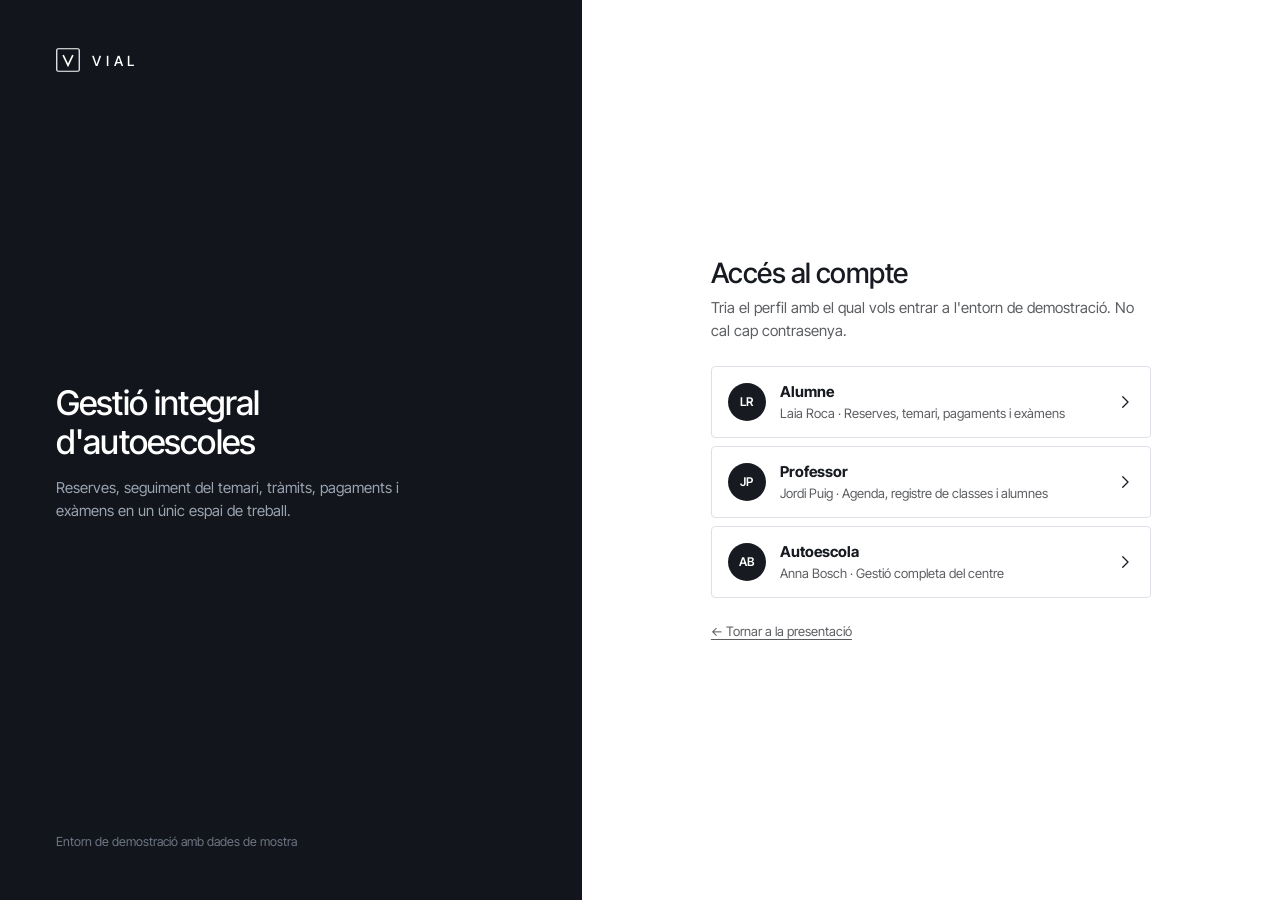
==== app.html @ 0f10eefb "Landing page, pantalla d'accés i entorn de treball tipus programa" ====
<!doctype html>
<html lang="ca">
<head>
<meta charset="utf-8">
<meta name="viewport" content="width=device-width,initial-scale=1">
<title>Vial · Gestió d'autoescoles</title>
<meta name="theme-color" content="#171a20">
<link rel="manifest" href="manifest.webmanifest">
<meta name="apple-mobile-web-app-capable" content="yes">
<meta name="apple-mobile-web-app-title" content="Vial">
<link rel="apple-touch-icon" href="icon.svg">
<link rel="icon" href="data:image/svg+xml,%3Csvg xmlns='http://www.w3.org/2000/svg' viewBox='0 0 32 32'%3E%3Cpath fill='%2312202f' fill-rule='evenodd' d='M0 0H32V32H0Z M8 8H12.4L16 17L19.6 8H24L18 24H14Z'/%3E%3C/svg%3E">
<link rel="preconnect" href="https://fonts.googleapis.com">
<link rel="preconnect" href="https://fonts.gstatic.com" crossorigin>
<link href="https://fonts.googleapis.com/css2?family=Inter+Tight:wght@400;500;600&display=swap" rel="stylesheet">
<link rel="stylesheet" href="styles.css">
<link rel="stylesheet" href="shell.css">
</head>
<body>
<div id="app"></div>
<div id="modal-root"></div>
<div id="toast" role="status" aria-live="polite"></div>
<script src="app.js"></script>
</body>
</html>
---- styles.css ----
/* Vial — estil sobri: blanc, negre i un únic color d'accent. Sense ombres, degradats ni ornament. */
:root{
  --bg:#fff;--surface:#f4f4f4;--ink:#171a20;--ink-2:#393c41;--text:#171a20;--muted:#5c5e62;
  --border:#e4e4e4;--line:#d0d1d2;
  --accent:#3e6ae1;--accent-d:#2f55c0;--accent-soft:#eef2fd;--accent-l:#a8bcf1;--brand:#171a20;
  --ok:#1f7a3f;--ok-soft:#e6f3ea;--warn:#8a5a00;--warn-soft:#fbf3e0;--bad:#b3261e;--bad-soft:#fbe9e7;--info:#3e6ae1;--info-soft:#eef2fd;
  --r:4px;--s1:4px;--s2:8px;--s3:12px;--s4:16px;--s5:24px;--s6:32px;--s7:48px;
  --head:'Inter Tight','Inter',system-ui,sans-serif;--body:'Inter Tight','Inter',system-ui,sans-serif;
}
*{box-sizing:border-box}
html,body{margin:0}
body{font-family:var(--body);font-size:15px;line-height:1.5;color:var(--text);background:var(--bg);-webkit-font-smoothing:antialiased}
h1,h2,h3{font-family:var(--head);margin:0;color:var(--ink);line-height:1.15}
h1{font-size:40px;font-weight:500;letter-spacing:-.025em}
h2{font-size:19px;font-weight:600;letter-spacing:-.01em}
h3{font-size:15px;font-weight:600}
p{margin:0}
button{font:inherit;color:inherit;cursor:pointer}
a{color:var(--ink);text-decoration:underline;text-underline-offset:3px}
:focus-visible{outline:2px solid var(--ink);outline-offset:2px}

/* barra de demostració i capçalera */
.demo{background:var(--surface);display:flex;align-items:center;gap:var(--s4);padding:6px var(--s5);font-size:12px;color:var(--muted);flex-wrap:wrap}
.demo>span{margin-right:auto;letter-spacing:.02em}
.hd{position:sticky;top:0;z-index:30;background:#fff;display:flex;align-items:center;gap:var(--s5);padding:0 var(--s5);height:64px;border-bottom:1px solid var(--border)}
.logo{display:flex;align-items:center;gap:10px;text-decoration:none;color:var(--ink);font-weight:600;letter-spacing:.22em;font-size:15px;flex:none}
.brand-mark{width:26px;height:26px;display:block}
.tabs{display:flex;gap:2px;overflow-x:auto;flex:1;justify-content:center;scrollbar-width:none}
.tabs::-webkit-scrollbar{display:none}
.tabs button{position:relative;border:0;background:none;padding:8px 12px;font-weight:500;font-size:14px;color:var(--ink-2);border-radius:var(--r);white-space:nowrap;display:flex;gap:6px;align-items:center}
.tabs button:hover{background:var(--surface)}
.tabs button.on{color:var(--ink);font-weight:600}
.tabs button.on::after{content:'';position:absolute;left:12px;right:12px;bottom:-12px;height:2px;background:var(--ink)}
.badge{font-style:normal;background:var(--ink);color:#fff;font-size:11px;font-weight:600;border-radius:9px;padding:0 6px;line-height:17px}
.who{display:flex;align-items:center;gap:var(--s3);flex:none}
.avatar{width:34px;height:34px;border-radius:50%;background:var(--ink);color:#fff;display:grid;place-items:center;font-weight:600;font-size:12px;flex:none}
.bell{position:relative;width:38px;height:38px;border:0;background:none;border-radius:50%;display:grid;place-items:center;color:var(--ink)}
.bell:hover{background:var(--surface)}
.bell i{position:absolute;top:2px;right:2px;background:var(--accent);color:#fff;font-style:normal;font-size:10.5px;font-weight:600;min-width:17px;height:17px;border-radius:9px;display:grid;place-items:center;padding:0 4px}
.main{max-width:1200px;margin:0 auto;padding:var(--s6) var(--s5) 120px;min-width:0}
.ft{display:flex;justify-content:space-between;gap:var(--s4);flex-wrap:wrap;max-width:1200px;margin:0 auto;padding:var(--s5);font-size:12.5px;color:var(--muted);border-top:1px solid var(--border)}
.ft a{color:var(--muted)}
.page-h{margin-bottom:var(--s6)}
.page-h p{color:var(--muted);margin-top:8px;font-size:16px}

.seg{display:inline-flex;background:#e8e8e8;border-radius:var(--r);padding:2px}
.seg button{border:0;background:none;padding:4px 12px;border-radius:3px;font-weight:500;font-size:12.5px;color:var(--muted)}
.seg button.on{background:#fff;color:var(--ink)}

/* components */
.card{background:var(--surface);border-radius:var(--r);padding:var(--s5)}
.card.flush{padding:0;overflow:hidden}
.card-h{display:flex;align-items:center;justify-content:space-between;gap:var(--s3);margin-bottom:var(--s4);flex-wrap:wrap}
.grid{display:grid;gap:var(--s4)}
.grid>*{min-width:0}
.g4{grid-template-columns:repeat(4,1fr)}.g3{grid-template-columns:repeat(3,1fr)}.g2{grid-template-columns:repeat(2,1fr)}
.g-7-5{grid-template-columns:7fr 5fr}
.kpi{padding:var(--s5)}
.kpi .l{color:var(--muted);font-size:13px}
.kpi .v{font-family:var(--head);font-size:40px;font-weight:400;color:var(--ink);letter-spacing:-.03em;line-height:1.1;margin-top:6px}
.kpi .s{font-size:13px;color:var(--muted);margin-top:2px}
.btn{display:inline-flex;align-items:center;justify-content:center;gap:8px;border:0;background:#e8e8e8;padding:9px 18px;border-radius:var(--r);font-weight:500;min-height:40px;transition:background .15s;text-decoration:none;color:var(--ink)}
.btn:hover{background:#dcdcdc}
.btn.pri{background:var(--accent);color:#fff}.btn.pri:hover{background:var(--accent-d)}
.btn.bad{color:var(--bad);background:var(--bad-soft)}.btn.bad:hover{background:#f6d9d5}
.btn.sm{padding:5px 12px;min-height:32px;font-size:13px}
.btn:disabled{opacity:.45;cursor:not-allowed}
.card .btn:not(.pri):not(.bad){background:#fff}.card .btn:not(.pri):not(.bad):hover{background:#ececec}
.pill{display:inline-flex;align-items:center;gap:6px;font-size:12px;font-weight:500;padding:2px 8px;border-radius:3px;white-space:nowrap}
.pill.ok{background:var(--ok-soft);color:var(--ok)}.pill.warn{background:var(--warn-soft);color:var(--warn)}
.pill.bad{background:var(--bad-soft);color:var(--bad)}.pill.info{background:#e6ebfa;color:var(--accent-d)}.pill.mute{background:#e8e8e8;color:var(--muted)}
.bar{height:3px;background:#dedede;border-radius:2px;overflow:hidden}.bar i{display:block;height:100%;background:var(--ink);transition:width .3s}
table{width:100%;border-collapse:collapse}
th{text-align:left;font-size:12px;color:var(--muted);font-weight:500;padding:10px var(--s4);border-bottom:1px solid var(--line)}
td{padding:14px var(--s4);border-bottom:1px solid var(--border);vertical-align:middle}
.card.flush td,.card.flush th{background:#fff}
tr:last-child td{border-bottom:0}
tbody tr.click{cursor:pointer}tbody tr.click:hover td{background:#fafafa}
.right{text-align:right}.muted{color:var(--muted)}.sm{font-size:13px}.row{display:flex;align-items:center;gap:var(--s3)}.between{justify-content:space-between}.wrap{flex-wrap:wrap}
.bad-t{color:var(--bad)}
.list{display:flex;flex-direction:column}
.item{display:flex;align-items:center;gap:var(--s3);padding:14px 0;border-bottom:1px solid var(--border)}
.card .item{border-bottom-color:#e2e2e2}
.item:last-child{border-bottom:0}.item .grow{flex:1;min-width:0}
.item b{font-weight:600;color:var(--ink)}
.grow{flex:1;min-width:0}
.ico{width:18px;height:18px;stroke:currentColor;fill:none;stroke-width:1.7;stroke-linecap:round;stroke-linejoin:round;flex:none}
.empty{padding:var(--s6);text-align:center;color:var(--muted)}
input,select,textarea{font:inherit;width:100%;padding:9px 12px;border:1px solid var(--line);border-radius:var(--r);background:#fff;color:var(--text);min-height:40px}
input:focus,select:focus,textarea:focus{outline:2px solid var(--ink);outline-offset:-1px;border-color:var(--ink)}
input[type=checkbox]{width:auto;min-height:0}
label{display:block;font-size:13px;font-weight:500;margin-bottom:4px;color:var(--ink-2)}
.field{margin-bottom:var(--s3)}
.search{max-width:300px}
.chips{display:flex;gap:8px;flex-wrap:wrap;margin-bottom:var(--s4)}
.chip{border:0;background:var(--surface);border-radius:var(--r);padding:7px 14px;font-weight:500;font-size:13.5px;color:var(--ink-2)}
.chip b{color:var(--muted);font-weight:500;margin-left:4px}.chip:hover{background:#e8e8e8}
.chip.on{background:var(--ink);color:#fff}.chip.on b{color:#bbb}
.notice{display:flex;gap:10px;background:var(--accent-soft);color:#24366b;border-radius:var(--r);padding:12px 16px;font-size:14px;margin-bottom:var(--s4)}
.notice.warn{background:var(--warn-soft);color:#6b4600}
.notice a{color:inherit}

/* calendari de reserves */
.cal2{grid-template-columns:minmax(300px,2fr) 3fr;align-items:start}
.mcal{display:grid;grid-template-columns:repeat(7,1fr);gap:4px}
.mh{text-align:center;font-size:12px;color:var(--muted);padding:6px 0}
.md{position:relative;aspect-ratio:1;border:0;background:#fff;border-radius:var(--r);font-weight:500;font-size:14px;color:var(--ink)}
.md:hover:not(:disabled){background:#e8e8e8}
.md:disabled{background:none;color:#b5b5b5;cursor:default}
.md.td{box-shadow:inset 0 0 0 1px var(--ink)}
.md.on{background:var(--ink);color:#fff}
.md.has::after{content:'';position:absolute;left:50%;bottom:5px;width:5px;height:5px;margin-left:-2.5px;border-radius:50%;background:var(--accent)}
.md.on.has::after{background:#fff}
.md.pk{box-shadow:inset 0 0 0 2px var(--accent)}
.legend{display:flex;gap:var(--s4);font-size:12.5px;color:var(--muted);margin-top:var(--s4);flex-wrap:wrap}
.lg{display:inline-block;width:9px;height:9px;border-radius:50%;margin-right:6px}.lg.dot{background:var(--accent)}.lg.ring{box-shadow:inset 0 0 0 2px var(--accent)}
.dlist{display:flex;flex-direction:column;gap:6px;max-height:560px;overflow:auto}
.dr{display:flex;align-items:center;gap:var(--s4);width:100%;border:0;background:#fff;border-radius:var(--r);padding:12px 16px;text-align:left;min-height:56px}
.dr .dh{font-weight:600;font-size:16px;width:52px;color:var(--ink)}
.dr.free:hover{background:#ececec}
.dr.free.on{background:var(--ink);color:#fff}.dr.free.on .dh{color:#fff}.dr.free.on .muted{color:#bbb}
.dr .tick{width:20px;display:grid;place-items:center}
.dr.mine{background:var(--accent-soft)}.dr.mine .sm{color:var(--muted)}
.dr.full{color:var(--muted)}
.bo-chip{background:var(--surface);border-radius:var(--r);padding:10px 18px}.bo-chip b{font-size:22px;font-weight:500;margin-left:6px}
.pickbar{position:fixed;left:0;right:0;bottom:0;z-index:40;background:#fff;border-top:1px solid var(--line)}
.pb-in{max-width:1200px;margin:0 auto;padding:14px var(--s5);display:flex;align-items:center;gap:var(--s4);flex-wrap:wrap}
.pb-l{max-width:60ch;white-space:nowrap;overflow:hidden;text-overflow:ellipsis}
.rec{background:var(--surface)}
.rec-in{display:grid;grid-template-columns:1.4fr 1fr;gap:var(--s6);align-items:center}
.rec-n{font-size:56px;font-weight:400;letter-spacing:-.035em;line-height:1.05;color:var(--ink)}
.rec-n span{font-size:18px;letter-spacing:0;color:var(--ink-2);margin-left:6px}
.rec-w{background:#fff;border-radius:var(--r);padding:var(--s4)}

/* agenda del professor (setmana) */
.cal-nav{display:flex;align-items:center;gap:var(--s3);flex-wrap:wrap}
.cal{display:grid;grid-template-columns:56px repeat(6,1fr);background:#fff;border:1px solid var(--border);border-radius:var(--r);overflow:hidden}
.cal>div{border-right:1px solid var(--border);border-bottom:1px solid var(--border);min-height:54px}
.cal>div:nth-child(7n){border-right:0}
.cal .ch{min-height:auto;padding:10px 6px;text-align:center;background:var(--surface);font-size:12px;color:var(--muted);font-weight:500}
.cal .ch b{display:block;font-size:18px;color:var(--ink);font-weight:500}
.cal .ch.today b{text-decoration:underline;text-underline-offset:4px}
.cal .hr{padding:6px;font-size:12px;color:var(--muted);text-align:right}
.slot{width:100%;height:100%;min-height:54px;border:0;background:none;text-align:left;padding:6px 8px;font-size:12.5px;border-radius:0}
.slot.free:hover{background:var(--surface)}
.slot.free span{opacity:0;font-weight:500}.slot.free:hover span{opacity:1}
.slot.past{background:repeating-linear-gradient(135deg,#fafafa,#fafafa 6px,#f1f1f1 6px,#f1f1f1 12px);cursor:default}
.slot.booked{background:var(--accent-soft);color:#24366b;font-weight:600}
.slot.done{background:#f1f1f1;color:var(--muted)}
.slot.pend{background:var(--warn-soft);color:#6b4600;font-weight:600}
.slot.blk{background:#e6e6e6;color:var(--ink-2);font-weight:600}
.slot small{display:block;font-weight:400;opacity:.85}

/* vídeo */
.player{background:#171a20;border-radius:var(--r);aspect-ratio:16/9;position:relative;overflow:hidden;color:#fff;display:grid;place-items:center}
.player video,.player iframe{position:absolute;inset:0;width:100%;height:100%;border:0}
.player .ph{text-align:center;padding:var(--s5)}
.player .ph .sub{color:#9b9ea3;font-size:13px;margin-top:6px}
.player .play{width:64px;height:64px;border-radius:50%;background:#fff;border:0;display:grid;place-items:center;margin:0 auto var(--s4)}
.player .play svg{width:24px;height:24px;fill:var(--ink);stroke:none}
.player .prog{position:absolute;left:0;right:0;bottom:0;height:3px;background:#3a3d44}.player .prog i{display:block;height:100%;background:#fff}
.mod{margin-bottom:var(--s4)}
.mod h3{display:flex;justify-content:space-between;padding:0 0 8px;font-size:13px;color:var(--muted);font-weight:500}
.vid{display:flex;gap:12px;align-items:center;width:100%;border:0;background:var(--surface);border-radius:var(--r);padding:12px 14px;margin-bottom:4px;text-align:left}
.vid:hover{background:#ececec}.vid.on{background:var(--ink);color:#fff}.vid.on .d{color:#bbb}.vid.on .t{color:#fff}
.vid .chk{width:20px;height:20px;border-radius:50%;border:1.5px solid #b5b5b5;display:grid;place-items:center;flex:none;color:#fff}
.vid .chk.done{background:var(--ok);border-color:var(--ok)}.vid .chk svg{width:12px;height:12px;stroke-width:3}
.vid .t{flex:1;font-weight:500;color:var(--ink);font-size:14px}.vid .d{font-size:12px;color:var(--muted)}

/* test */
.opt{display:block;width:100%;text-align:left;border:1px solid var(--line);background:#fff;border-radius:var(--r);padding:14px 16px;margin-bottom:8px}
.opt:hover{border-color:var(--ink)}

/* tràmits */
.steps{display:flex;flex-direction:column}
.step{display:flex;gap:var(--s4);align-items:center;padding:16px 0;border-bottom:1px solid #e2e2e2}
.step:last-child{border-bottom:0}
.step .n{width:30px;height:30px;border-radius:50%;display:grid;place-items:center;font-weight:600;font-size:13px;flex:none;background:#e2e2e2;color:var(--muted)}
.step.ok .n{background:var(--ok);color:#fff}.step.revisio .n{background:var(--warn-soft);color:var(--warn)}
.cellbtn{border:0;background:none;padding:0}

/* modal i avisos */
.ov{position:fixed;inset:0;background:rgba(23,26,32,.45);display:grid;place-items:center;padding:var(--s4);z-index:50;animation:f .15s}
.modal{background:#fff;border-radius:var(--r);width:min(480px,100%);max-height:90vh;overflow:auto;padding:var(--s5)}
.modal:focus{outline:none}
.modal h2{margin-bottom:var(--s4);font-size:22px;font-weight:500}.modal .acts{display:flex;gap:var(--s2);justify-content:flex-end;margin-top:var(--s5)}
.modal.wide{width:min(680px,100%)}
.acts.wrap{flex-wrap:wrap}
#toast{position:fixed;left:50%;bottom:90px;transform:translate(-50%,20px);background:var(--ink);color:#fff;padding:12px 20px;border-radius:var(--r);opacity:0;pointer-events:none;transition:.25s;z-index:60;font-weight:500;max-width:90vw}
#toast.show{opacity:1;transform:translate(-50%,0)}
@keyframes f{from{opacity:0}}

/* peces concretes */
.live{display:flex;align-items:center;gap:10px;margin-top:14px;padding:10px 14px;border-radius:var(--r);background:#fff}
.ld{width:10px;height:10px;border-radius:50%;background:var(--accent);animation:pulse 1.6s infinite}
@keyframes pulse{70%{box-shadow:0 0 0 10px rgba(62,106,225,0)}0%{box-shadow:0 0 0 0 rgba(62,106,225,.4)}}
.exam{display:flex;align-items:center;gap:var(--s5);background:var(--ink);color:#fff;border-radius:var(--r);padding:var(--s5);margin-bottom:var(--s4)}
.ex-d{display:block;font-size:26px;font-weight:500;letter-spacing:-.02em;margin:2px 0}
.ex-n{font-size:48px;font-weight:400;letter-spacing:-.03em;line-height:1}
.dots{display:inline-flex;gap:3px}.dots i{width:16px;height:4px;border-radius:2px;background:#d8d8d8}.dots i.on{background:var(--ink)}
.stars span{color:#cfcfcf;font-size:15px}.stars span.on{color:var(--ink)}
.starbtn{border:0;background:none;color:#c4c4c4;font-size:20px;padding:0 2px;line-height:1}.starbtn:hover{color:var(--ink)}
.chk-s{width:20px;height:20px;border-radius:50%;border:1.5px solid #b5b5b5;display:grid;place-items:center;flex:none;color:#fff}
.chk-s.ok{background:var(--ok);border-color:var(--ok)}.chk-s svg{width:12px;height:12px;stroke-width:3}
.badges{display:grid;grid-template-columns:repeat(auto-fill,minmax(92px,1fr));gap:8px}
.bd{display:flex;flex-direction:column;align-items:center;gap:6px;text-align:center;font-size:12px;font-weight:500;padding:12px 6px;background:#fff;border-radius:var(--r);color:#a9a9a9}
.bd .ico{width:24px;height:24px}.bd.on{color:var(--ink)}
.hero-pay{display:grid;grid-template-columns:1fr 300px;gap:var(--s6);background:var(--ink);color:#fff;border-radius:var(--r);padding:var(--s6);margin-bottom:var(--s4)}
.inc{list-style:none;padding:0;margin:18px 0 0;display:grid;gap:8px;color:#e8e8e8}.inc li{display:flex;gap:10px;align-items:center}.inc .ico{stroke:#fff;width:16px;height:16px}
.hp-r{background:#232730;border-radius:var(--r);padding:var(--s5);align-self:center}
.hp-r .old{text-decoration:line-through;color:#8d9096}.hp-r .new{font-size:40px;font-weight:400;letter-spacing:-.03em;line-height:1.1;margin:2px 0}
.hero-pay .btn{background:#fff;color:var(--ink)}.hero-pay .btn:hover{background:#e8e8e8}
.pack{background:#fff;border-radius:var(--r);padding:20px}
.pack .pn{font-size:34px;font-weight:400;color:var(--ink);letter-spacing:-.03em;line-height:1.1}.pack .pn span{font-size:14px;color:var(--muted);letter-spacing:0}
.pack .pp{font-size:20px;font-weight:600;margin-top:6px}
.pcard{background:var(--surface)}
.pbig{font-size:44px;font-weight:400;letter-spacing:-.03em;color:var(--ink);line-height:1}
.pprice{font-size:26px;font-weight:500;letter-spacing:-.02em}
.refcode{display:inline-flex;align-items:center;gap:14px;background:#fff;border-radius:var(--r);padding:8px 8px 8px 16px}
.refcode b{font-size:22px;letter-spacing:.08em;font-weight:600}
.sk{display:flex;align-items:center;gap:12px;padding:5px 8px;border-radius:var(--r)}.sk.tc{background:var(--accent-soft)}
.lvseg{display:inline-flex;border:1px solid var(--line);border-radius:var(--r);overflow:hidden;background:#fff}
.lvseg button{border:0;border-right:1px solid var(--line);background:none;width:34px;height:30px;font-weight:500;color:var(--muted)}
.lvseg button:last-child{border-right:0}.lvseg button.on{background:var(--ink);color:#fff}
.chk-row{display:flex;gap:10px;align-items:center;font-weight:400;font-size:14px}
.sw{position:relative;display:inline-block;width:38px;height:22px;margin:0}
.sw input{opacity:0;position:absolute;inset:0;width:100%;height:100%;margin:0;cursor:pointer;z-index:1;min-height:0}
.sw span{position:absolute;inset:0;background:#cfcfcf;border-radius:12px;transition:.15s}
.sw span::after{content:'';position:absolute;left:3px;top:3px;width:16px;height:16px;background:#fff;border-radius:50%;transition:.15s}
.sw input:checked+span{background:var(--ink)}.sw input:checked+span::after{transform:translateX(16px)}
input[type=range]{accent-color:var(--ink);padding:0}
.swatches{display:flex;gap:10px;flex-wrap:wrap}
.swatch{width:34px;height:34px;border-radius:50%;border:3px solid #fff;box-shadow:0 0 0 1.5px #cfcfcf;padding:0}
.swatch.on{box-shadow:0 0 0 2.5px var(--ink)}
.brand-prev{display:flex;align-items:center;gap:12px;background:var(--ink);color:#fff;border-radius:var(--r);padding:14px 18px}
.brand-prev .brand-mark{color:#fff}
.brand-prev b{font-size:15px;letter-spacing:.2em;font-weight:600}
.scroll-x{overflow-x:auto}
.vgrid{grid-template-columns:minmax(0,3fr) minmax(0,2fr)}

@media (max-width:1100px){.g4{grid-template-columns:repeat(2,1fr)}.g-7-5,.cal2,.rec-in,.vgrid{grid-template-columns:1fr}}
@media (max-width:860px){
  .hd{flex-wrap:wrap;height:auto;padding:10px var(--s4) 0;gap:var(--s2)}
  .logo{order:1}.who{order:2;margin-left:auto}
  .tabs{order:3;width:100%;flex:none;justify-content:flex-start;margin:0 calc(var(--s4) * -1);padding:0 var(--s4)}
  .tabs button.on::after{bottom:0}
  .main{padding:var(--s5) var(--s4) 120px}
  h1{font-size:30px}
  .g3,.g2{grid-template-columns:1fr}
  .hero-pay{grid-template-columns:1fr;padding:var(--s5)}
  .hide-m{display:none}
  .card{padding:var(--s4)}
  .kpi .v{font-size:32px}
  .rec-n{font-size:44px}
  .cal{min-width:520px}
  .pb-in{padding:12px var(--s4)}.pb-in select{width:100%!important}
  .demo{padding:6px var(--s4)}
  .exam{padding:var(--s4)}
}
@media (prefers-reduced-motion:reduce){*{animation:none!important;transition:none!important}}

/* mapa d'ocupació */
.hmap{display:grid;grid-template-columns:52px repeat(6,1fr);gap:3px}
.hmh{font-size:12px;color:var(--muted);display:flex;align-items:center}.hmh.c{justify-content:center}
.hm{height:30px;border-radius:3px;display:grid;place-items:center;font-size:11.5px;font-weight:500;background:color-mix(in srgb,var(--accent) calc(var(--a) * 100%),#fff)}
@media (max-width:860px){.hmap{min-width:420px}.card .scroll-x{overflow-x:auto}}

/* Acabat premium: espai, lleugeresa i contrast */
body{font-size:15px}
.hd{background:rgba(255,255,255,.92);backdrop-filter:saturate(1.4) blur(12px);height:68px;border-bottom:1px solid #ececec}
.logo{font-weight:500;letter-spacing:.34em;font-size:14px;gap:12px}
.brand-mark{width:24px;height:24px}
.tabs button{font-size:14px;color:#393c41}
.main{padding-top:48px}
.page-h{margin-bottom:40px}.page-h p{font-size:16px;margin-top:10px}
h1{font-size:44px;font-weight:500;letter-spacing:-.03em}
.card{padding:28px}
.card-h{margin-bottom:20px}
.kpi{padding:28px}.kpi .l{font-size:13px}.kpi .v{font-size:44px;font-weight:400;letter-spacing:-.035em}
.grid{gap:20px}
.btn{min-height:42px;padding:10px 22px}
.btn.sm{min-height:34px;padding:6px 14px}
.demo{background:#f4f4f4;color:#5c5e62}
.hero-pay{padding:40px}
.hero-pay h2{color:#fff;font-size:30px;font-weight:500;letter-spacing:-.02em}
.hero-pay p{color:#c8ccd2;margin-top:6px}
.hero-pay .pill.info{background:rgba(255,255,255,.14);color:#fff;border:0}
.hp-r .sm{color:#b3b8c0}
.pill.info{background:#e6ebfa;color:var(--accent-d)}
.page-h{border-bottom:0;padding-bottom:0}
.rec-n{font-size:56px;font-weight:400}.ex-n{font-size:48px;font-weight:400}.ex-d{font-size:26px;font-weight:500}
.pack .pn{font-size:34px;font-weight:400}.pack .pp{font-size:20px;font-weight:600}
.pbig{font-size:44px;font-weight:400}
@media(max-width:860px){.main{padding-top:28px}h1{font-size:32px}.kpi .v{font-size:34px}.hero-pay{padding:24px}.rec-n{font-size:44px}.card{padding:20px}}
.tabs{justify-content:flex-start;margin:0 auto;max-width:max-content;flex:1 1 auto}
@media(max-width:1100px){.hd{gap:var(--s3);padding:0 var(--s4)}.tabs button{padding:8px 9px;font-size:13.5px}.who>div:not(.avatar){display:none}}
---- shell.css ----
/* Vial — entorn de treball tipus programa d'escriptori */
:root{--sw:236px;--side:#12161c;--side-2:#1b2028;--side-line:#262c36;--side-t:#9aa3b0;--ws:#f0f2f5;--pn:#fff;--pl:#dde1e7}

/* accés */
.login{display:grid;grid-template-columns:minmax(0,5fr) minmax(0,6fr);min-height:100vh;background:#fff}
.lg-l{background:var(--side);color:#fff;padding:48px 56px;display:flex;flex-direction:column;justify-content:space-between}
.lg-l .logo{color:#fff}
.lg-l h2{color:#fff;font-size:34px;font-weight:500;letter-spacing:-.025em;line-height:1.15;max-width:15ch}
.lg-l p{color:var(--side-t);margin-top:16px;max-width:42ch;font-size:15px}
.lg-l small{color:#6d7684;font-size:12.5px}
.lg-r{display:grid;place-items:center;padding:40px 24px}
.lg-box{width:min(440px,100%)}
.lg-box h1{font-size:28px;font-weight:500;letter-spacing:-.02em}
.lg-box>p{margin:8px 0 24px}
.lg-list{display:grid;gap:8px}
.lg-list button{display:flex;align-items:center;gap:14px;width:100%;text-align:left;padding:14px 16px;border:1px solid var(--pl);border-radius:4px;background:#fff}
.lg-list button:hover{border-color:var(--ink);background:#fafbfc}
.lg-list .avatar{width:38px;height:38px}
.lg-t{flex:1;min-width:0}.lg-t b{display:block;font-size:15px}.lg-t small{display:block;color:var(--muted);font-size:13px}
.lg-back{display:inline-block;margin-top:24px;font-size:13px;color:var(--muted)}

/* estructura */
.shell{display:grid;grid-template-columns:var(--sw) minmax(0,1fr);min-height:100vh;background:var(--ws);font-size:13.5px}
.side{position:sticky;top:0;height:100vh;background:var(--side);color:var(--side-t);display:flex;flex-direction:column;overflow-y:auto}
.side .logo{color:#fff;padding:0 18px;height:52px;border-bottom:1px solid var(--side-line);font-size:13px}
.side-org{padding:14px 18px 6px;font-size:12px;color:#6d7684}
.snav{flex:1;padding:4px 10px 16px;display:flex;flex-direction:column;gap:1px}
.sgroup{font-size:11px;letter-spacing:.06em;text-transform:uppercase;color:#6d7684;padding:16px 10px 6px;font-weight:600}
.snav button{display:flex;align-items:center;gap:10px;width:100%;border:0;background:none;color:var(--side-t);padding:8px 10px;border-radius:3px;text-align:left;font-size:13.5px;position:relative}
.snav button .ico{width:16px;height:16px}
.snav button span{flex:1}
.snav button:hover{background:var(--side-2);color:#fff}
.snav button.on{background:var(--side-2);color:#fff;font-weight:500}
.snav button.on::before{content:'';position:absolute;left:-10px;top:6px;bottom:6px;width:3px;background:var(--accent);border-radius:0 2px 2px 0}
.snav .badge{background:var(--accent);color:#fff;border-radius:3px}
.side-foot{display:flex;align-items:center;gap:10px;padding:12px 14px;border-top:1px solid var(--side-line)}
.side-foot .avatar{width:32px;height:32px;background:#2a313c;color:#fff;font-size:11.5px;border-radius:3px}
.who-t{flex:1;min-width:0;display:flex;flex-direction:column;line-height:1.25}
.who-t b{color:#fff;font-size:13px;font-weight:500;white-space:nowrap;overflow:hidden;text-overflow:ellipsis}
.who-t span{font-size:11.5px;color:#6d7684;white-space:nowrap;overflow:hidden;text-overflow:ellipsis}
.icon-btn{border:0;background:none;color:var(--side-t);width:32px;height:32px;border-radius:3px;display:grid;place-items:center}
.icon-btn:hover{background:var(--side-2);color:#fff}
.work{display:flex;flex-direction:column;min-width:0;min-height:100vh}
.toolbar{position:sticky;top:0;z-index:30;display:flex;align-items:center;justify-content:space-between;gap:16px;height:52px;padding:0 24px;background:var(--pn);border-bottom:1px solid var(--pl)}
.crumb{display:flex;align-items:center;gap:8px;font-size:13px;color:var(--muted);min-width:0;white-space:nowrap}
.crumb i{font-style:normal;color:#b6bcc6}.crumb b{color:var(--ink);font-weight:600}
.tb-r{display:flex;align-items:center;gap:12px}
.tb-l{margin:0;font-size:12px;color:var(--muted);font-weight:400;white-space:nowrap}
.toolbar .seg{background:#eceff3}
.toolbar .seg button{font-size:12.5px;padding:4px 11px}
.toolbar .bell{width:34px;height:34px;border-radius:3px}
.toolbar .bell i{border-radius:3px}
.shell .main{flex:1;max-width:none;margin:0;padding:24px 28px 72px;width:100%}
.status{display:flex;gap:20px;align-items:center;height:30px;padding:0 24px;background:var(--pn);border-top:1px solid var(--pl);font-size:12px;color:var(--muted);position:sticky;bottom:0;z-index:20}
.status a{margin-left:auto;color:var(--muted)}
.status .dot{display:inline-block;width:7px;height:7px;border-radius:50%;background:#2c9a5a;margin-right:7px}

/* densitat i components */
.shell h1{font-size:22px;font-weight:600;letter-spacing:-.015em}
.shell h2{font-size:14.5px;font-weight:600}
.shell .page-h{margin-bottom:18px;padding:0}
.shell .page-h p{font-size:13px;margin-top:4px}
.shell .card{background:var(--pn);border:1px solid var(--pl);border-radius:4px;padding:16px 18px}
.shell .card.flush{padding:0}
.shell .card-h{margin-bottom:12px}
.shell .grid{gap:12px}
.shell .kpi{padding:14px 16px}
.shell .kpi .l{font-size:12.5px}.shell .kpi .v{font-size:26px;font-weight:600;letter-spacing:-.02em;margin-top:4px}.shell .kpi .s{font-size:12.5px}
.shell .btn{min-height:32px;padding:5px 13px;font-size:13px;border-radius:3px}
.shell .btn.sm{min-height:26px;padding:3px 10px;font-size:12.5px}
.shell .card .btn:not(.pri):not(.bad){background:#fff;border:1px solid var(--pl)}.shell .card .btn:not(.pri):not(.bad):hover{background:#f5f6f8}
.shell .btn{background:#fff;border:1px solid var(--pl)}.shell .btn:hover{background:#f5f6f8}
.shell .btn.pri{background:var(--accent);border-color:var(--accent);color:#fff}.shell .btn.pri:hover{background:var(--accent-d)}
.shell .btn.bad{background:var(--bad-soft);border-color:#f0c9c5}
.shell input,.shell select,.shell textarea{min-height:32px;padding:5px 10px;font-size:13px;border-radius:3px}
.shell th{background:#f6f7f9;font-size:11.5px;font-weight:600;letter-spacing:.02em;padding:8px 14px;border-bottom:1px solid var(--pl)}
.shell td{padding:9px 14px}
.shell tbody tr:hover td{background:#fafbfc}
.shell .item{padding:9px 0}
.shell .pill{border-radius:2px;font-size:11.5px;font-weight:600;padding:1px 7px;border:1px solid transparent}
.shell .pill.ok{border-color:#c9e1d2}.shell .pill.warn{border-color:#ecdcb0}.shell .pill.bad{border-color:#f0c9c5}.shell .pill.mute{background:#eef0f3;border-color:#dde1e7}
.shell .pill.info{background:var(--accent-soft);color:var(--accent-d);border-color:#cfd9f6}
.shell .notice{border:1px solid #cfd9f6;font-size:13px;padding:10px 14px}.shell .notice.warn{border-color:#ecdcb0}
.shell .chip{background:#fff;border:1px solid var(--pl);padding:5px 12px;font-size:13px}.shell .chip.on{background:var(--ink);border-color:var(--ink);color:#fff}
.shell .vid,.shell .dr,.shell .bd,.shell .live,.shell .pack,.shell .pcard{background:#fff;border:1px solid var(--pl)}
.shell .dr.mine{background:var(--accent-soft);border-color:#cfd9f6}
.shell .dr.free.on,.shell .vid.on{background:var(--ink);border-color:var(--ink)}
.shell .md{background:transparent;border:1px solid transparent}.shell .md:hover:not(:disabled){background:#f5f6f8;border-color:var(--pl)}.shell .md.on{background:var(--ink)}
.shell .bo-chip{background:#fff;border:1px solid var(--pl);padding:6px 12px}.shell .bo-chip b{font-size:17px;font-weight:600}
.shell .rec{background:#fff}.shell .rec-w{background:#f6f7f9}
.shell .rec-n{font-size:34px;font-weight:600}.shell .rec-n span{font-size:14px}
.shell .exam{background:#12161c;padding:14px 20px}.shell .ex-n{font-size:34px;font-weight:600}.shell .ex-d{font-size:18px;font-weight:600}
.shell .hero-pay{background:#fff;color:var(--ink);border:1px solid var(--pl);padding:20px 22px;gap:24px}
.shell .hero-pay h2{color:var(--ink);font-size:19px;font-weight:600}.shell .hero-pay p{color:var(--muted);font-size:13px}
.shell .hero-pay .pill.info{background:var(--accent-soft);color:var(--accent-d)}
.shell .inc{color:var(--ink-2);margin-top:12px}.shell .inc .ico{stroke:var(--accent)}
.shell .hp-r{background:#f6f7f9;border:1px solid var(--pl)}.shell .hp-r .old{color:var(--muted)}.shell .hp-r .new{font-size:28px;font-weight:600;color:var(--ink)}.shell .hp-r .sm{color:var(--muted)}
.shell .hero-pay .btn{background:var(--accent);border-color:var(--accent);color:#fff}
.shell .pack{padding:14px}.shell .pack .pn{font-size:22px;font-weight:600}.shell .pack .pp{font-size:16px}
.shell .pbig{font-size:28px;font-weight:600}.shell .pprice{font-size:19px;font-weight:600}
.shell .refcode{background:#f6f7f9;border:1px solid var(--pl)}.shell .refcode b{font-size:17px}
.shell .step .n,.shell .chk-s,.shell .vid .chk{border-radius:3px}
.shell .cal{border-color:var(--pl)}.shell .cal .ch{background:#f6f7f9}
.shell .slot.past{background:#f3f4f6}
.shell .pickbar{left:var(--sw);border-top:1px solid var(--pl)}.shell .pb-in{max-width:none;padding:10px 28px}
.shell .hm{border-radius:2px}
.shell .tabs{display:none}

/* adaptació a pantalles estretes */
@media(max-width:1180px){.tb-l{display:none}.shell .g4{grid-template-columns:repeat(2,1fr)}}
@media(max-width:900px){
  .login{grid-template-columns:1fr}.lg-l{padding:28px 24px;gap:28px}.lg-l h2{font-size:26px}
  .shell{grid-template-columns:minmax(0,1fr)}
  .side{position:sticky;top:0;z-index:40;height:auto;flex-direction:row;align-items:center;overflow:visible}
  .side .logo{border:0;height:48px;padding:0 14px;flex:none;order:-1}
  .side-org,.sgroup,.side-foot .who-t{display:none}
  .snav{flex-direction:row;overflow-x:auto;padding:0 6px;gap:0;scrollbar-width:none;min-width:0;flex:1}
  .side{min-width:0}
  .snav::-webkit-scrollbar{display:none}
  .snav button{width:auto;white-space:nowrap;padding:14px 10px}
  .snav button span{flex:none}
  .snav button .ico{display:none}
  .snav button.on{background:none;box-shadow:inset 0 -2px 0 var(--accent)}
  .snav button.on::before{display:none}
  .side-foot{border:0;padding:0 8px;flex:none}.side-foot .avatar{display:none}
  .toolbar{position:static;height:auto;padding:10px 14px;flex-wrap:wrap}
  .crumb{display:none}.tb-r{width:100%;justify-content:space-between;flex-wrap:wrap}
  .shell .main{padding:16px 14px 80px}
  .status{position:static;flex-wrap:wrap;height:auto;padding:8px 14px;gap:6px 16px}
  .shell .pickbar{left:0}
  .shell h1{font-size:20px}
}
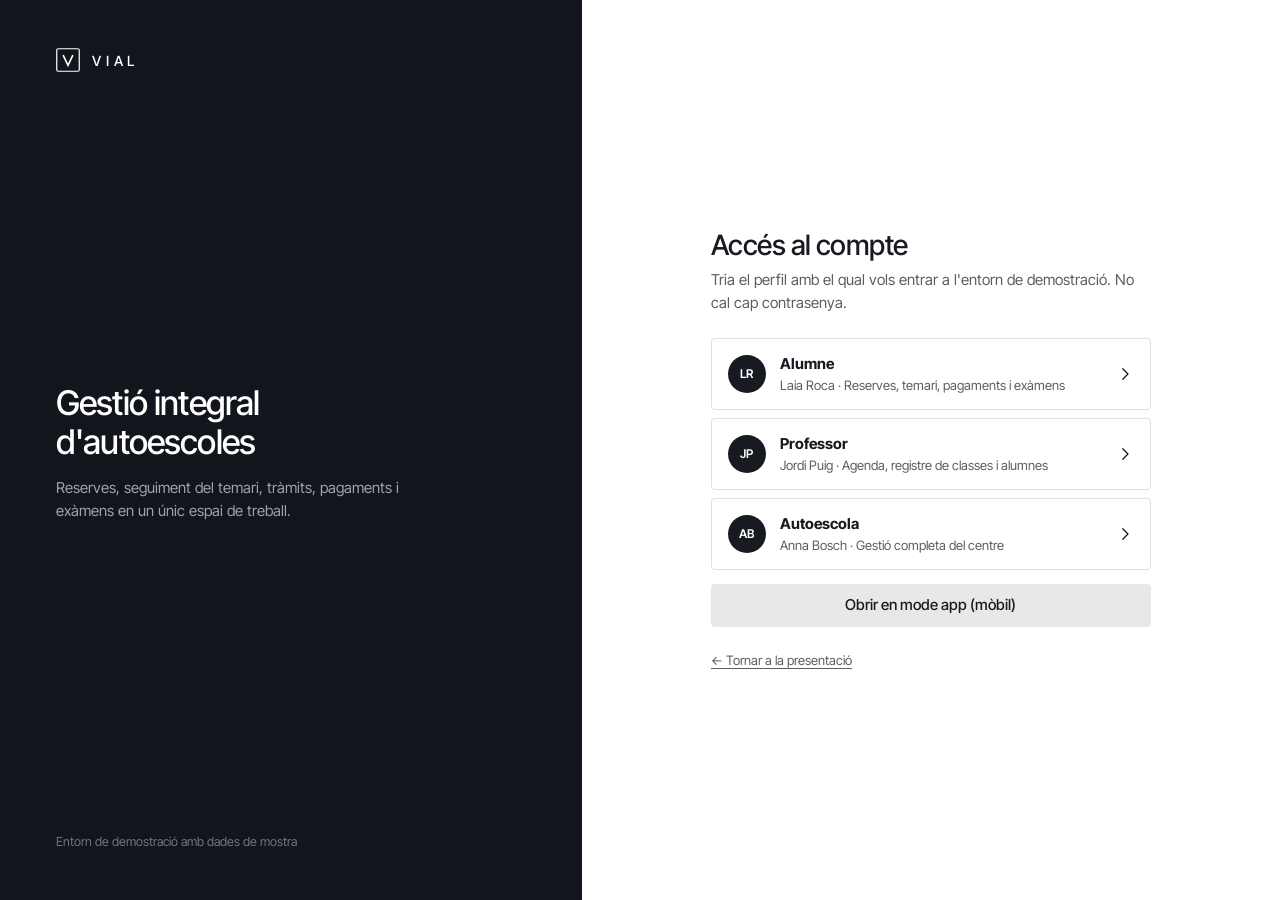
==== commit 62e62dc7: "Ofertes d'última hora, tràmits per fer, itineraris propis, recorregut de pràctica, avisos al mòbil, " ====
--- a/app.html
+++ b/app.html
@@ -2,7 +2,7 @@
 <html lang="ca">
 <head>
 <meta charset="utf-8">
-<meta name="viewport" content="width=device-width,initial-scale=1">
+<meta name="viewport" content="width=device-width,initial-scale=1,viewport-fit=cover">
 <title>Vial · Gestió d'autoescoles</title>
 <meta name="theme-color" content="#171a20">
 <link rel="manifest" href="manifest.webmanifest">
@@ -15,11 +15,26 @@
 <link href="https://fonts.googleapis.com/css2?family=Inter+Tight:wght@400;500;600&display=swap" rel="stylesheet">
 <link rel="stylesheet" href="styles.css">
 <link rel="stylesheet" href="shell.css">
+<link rel="stylesheet" href="mobile.css">
 </head>
 <body>
 <div id="app"></div>
 <div id="modal-root"></div>
 <div id="toast" role="status" aria-live="polite"></div>
+<script>window.DEFER_BOOT = 1;</script>
+<script src="sync-config.js"></script>
 <script src="app.js"></script>
+<script src="core2.js"></script>
+<script src="mobile.js"></script>
+<script src="exam.js"></script>
+<script src="offers.js"></script>
+<script src="centre.js"></script>
+<script src="extras.js"></script>
+<script src="questions.js"></script>
+<script src="stats.js"></script>
+<script src="syncdiff.js"></script>
+<script src="sync.js"></script>
+<script src="pay.js"></script>
+<script>boot();</script>
 </body>
 </html>
--- a/shell.css
+++ b/shell.css
@@ -130,3 +130,70 @@
   .shell .pickbar{left:0}
   .shell h1{font-size:20px}
 }
+
+/* tasques i comptadors */
+.shell .task{gap:14px}
+.tcount{min-width:30px;height:26px;padding:0 8px;border-radius:3px;background:var(--ink);color:#fff;display:grid;place-items:center;font-weight:600;font-size:12.5px;flex:none}
+.shell textarea{width:100%;font-family:inherit;resize:vertical;line-height:1.45}
+
+/* embuts */
+.funnel{display:grid;gap:6px;margin-top:12px}
+.fn{display:grid;grid-template-columns:130px minmax(0,1fr) 40px 130px 120px;align-items:center;gap:14px;width:100%;text-align:left;border:1px solid var(--pl);background:#fff;border-radius:3px;padding:10px 14px}
+button.fn:hover{background:#f6f7f9}
+.fn.hot{border-color:#e3c98a;background:#fffaf0}
+.fn.end{background:#f6f7f9}
+.fn-l{font-weight:600}
+.fn-b{display:block;height:10px;background:#eceff3;border-radius:2px;overflow:hidden}.fn-b i{display:block;height:100%;background:var(--accent);min-width:2px}
+.fn.hot .fn-b i{background:#c98a00}
+.fn-n{font-size:20px;font-weight:600;text-align:right}.fn-d{color:var(--muted);font-size:12.5px}
+.mcell{min-width:36px;height:28px;border:0;border-radius:3px;font-weight:600;font-size:13px;color:var(--ink);background:color-mix(in srgb,var(--accent) calc(var(--a) * 85%),#eef1f6)}
+.mcell:hover{outline:2px solid var(--ink)}
+.mcell[style*="--a:0.6"],.mcell[style*="--a:0.7"],.mcell[style*="--a:0.8"],.mcell[style*="--a:0.9"],.mcell[style*="--a:1.00"]{color:#fff}
+/* xat */
+.chat-grid{display:grid;grid-template-columns:300px minmax(0,1fr);gap:12px;align-items:start}
+.chat-th{max-height:560px;overflow:auto}
+.th{display:flex;align-items:center;gap:10px;width:100%;text-align:left;border:0;border-bottom:1px solid var(--pl);background:#fff;padding:12px 14px}
+.th:hover{background:#f6f7f9}.th.on{background:var(--accent-soft)}
+.th .avatar{width:34px;height:34px;font-size:12px}
+.th-l{white-space:nowrap;overflow:hidden;text-overflow:ellipsis;max-width:170px}
+.chat-card{max-width:880px}
+.chat-list{height:380px;overflow-y:auto;display:flex;flex-direction:column;gap:10px;padding:4px 2px 10px}
+.bub{max-width:76%;display:flex;flex-direction:column;gap:2px}
+.bub.me{align-self:flex-end;align-items:flex-end}.bub.ot{align-self:flex-start}
+.bub-m{font-size:11.5px;color:var(--muted)}
+.bub-t{padding:9px 13px;border-radius:4px;line-height:1.45;white-space:pre-wrap;word-break:break-word}
+.bub.me .bub-t{background:var(--ink);color:#fff}.bub.ot .bub-t{background:#eef0f3}
+.chat-in{display:flex;gap:10px;align-items:flex-end;margin-top:12px}.chat-in textarea{flex:1}
+/* cerca global */
+.gs{position:relative;flex:1;max-width:340px;margin:0 16px}
+.gs input{background:#f3f4f6;border-color:transparent}
+.gs-r{position:absolute;left:0;right:0;top:100%;margin-top:4px;background:#fff;border:1px solid var(--pl);border-radius:4px;box-shadow:0 12px 30px -12px rgba(18,22,28,.3);z-index:50;overflow:hidden}
+.gs-r:empty{display:none}
+.gs-r button{display:block;width:100%;text-align:left;border:0;background:#fff;padding:9px 12px;border-bottom:1px solid var(--pl)}
+.gs-r button:hover{background:#f6f7f9}.gs-r button span{display:block;font-size:12px;color:var(--muted)}
+.gs-e{padding:10px 12px;color:var(--muted);font-size:13px}
+/* disponibilitat */
+.slot.dfree{background:color-mix(in srgb,var(--accent) calc(var(--a) * 22%),#fff);color:var(--ink)}
+.slot.dfree:hover{outline:2px solid var(--accent);outline-offset:-2px}
+.slot.dfree b{font-weight:600}.slot.dfree small{font-size:11px;opacity:.8;line-height:1.25}
+@media(max-width:1100px){.fn{grid-template-columns:100px minmax(0,1fr) 32px;}.fn-d,.fn .pill{display:none}.gs{display:none}}
+@media(max-width:900px){.chat-grid{grid-template-columns:1fr}.chat-list{height:320px}.bub{max-width:90%}}
+
+/* marca blanca */
+.logo.wl{letter-spacing:0;font-size:15px;font-weight:600;gap:10px}
+.logo.wl .brand-mark{width:30px;height:30px;flex:none}
+.logo.wl .wl-n{white-space:nowrap;overflow:hidden;text-overflow:ellipsis;max-width:150px}
+.lg-l .logo.wl .wl-n{max-width:300px;font-size:20px}.lg-l .logo.wl .brand-mark{width:38px;height:38px}
+.brand-prev .logo{padding:0;height:auto;border:0}
+
+/* barres horitzontals (estadístiques) */
+.hb{display:grid;grid-template-columns:48px 1fr 36px;gap:12px;align-items:center;padding:7px 0;font-size:13.5px}
+.hb-l{font-weight:600}.hb-n{text-align:right;color:var(--mute,#5f6875);font-variant-numeric:tabular-nums}
+.hb-b{height:10px;background:#eef1f5;border-radius:2px;overflow:hidden}.hb-b i{display:block;height:100%;background:var(--acc,#3e6ae1);border-radius:2px}
+
+.lg-app{width:100%;margin-top:14px}
+
+/* ofertes d'última hora */
+.of-row{display:flex;align-items:center;gap:12px;padding:10px 0;border-top:1px solid #e3e6ea}.of-row>span:first-child{flex:1}.of-row small{display:block;color:#5f6875;font-size:12.5px}.of-pr{text-align:right}.of-pr s{display:block;color:#8a929c;font-size:12px}.of-pr b{color:#16844a}
+
+.trk{margin:10px 0 0;max-width:300px}.trk svg{width:100%;background:#f1f4f8;border-radius:8px}.trk figcaption{font-size:12.5px;color:#5f6875;margin-top:4px}
--- a/mobile.css
+++ b/mobile.css
@@ -0,0 +1,192 @@
+/* Vial · mode app (mòbil) */
+body.appmode{background:#0b1220}
+.mob{--r:20px;position:relative;display:flex;flex-direction:column;height:100vh;height:100dvh;background:#f3f6fa;color:#12202f;font-size:15px;overflow:hidden;max-width:100%}
+@media(min-width:721px){body.appmode{display:grid;place-items:center;min-height:100vh;background:radial-gradient(900px 600px at 70% 20%,#16284a,#070b12 70%)}.mob{width:420px;height:min(900px,94vh);border-radius:40px;box-shadow:0 40px 90px -20px rgba(0,0,0,.8),0 0 0 10px #10151d,0 0 0 11px #2d3848}}
+.m-body{flex:1;overflow-y:auto;overflow-x:hidden;padding:18px 16px 24px;-webkit-overflow-scrolling:touch}
+.m-pad{padding-top:6px}
+.m-hd{display:flex;justify-content:space-between;align-items:flex-end;gap:12px;margin:6px 2px 16px}
+.m-hd h1{font-size:30px;font-weight:700;letter-spacing:-.03em;line-height:1.05}
+.m-sub{font-size:13.5px;color:#6b7686;line-height:1.4}
+.m-hr{display:flex;gap:8px;align-items:center}
+.m-ib,.m-avt{position:relative;width:40px;height:40px;border-radius:50%;border:0;background:#fff;box-shadow:0 4px 12px -6px rgba(18,32,47,.3);display:grid;place-items:center;color:#12202f;font-weight:700;font-size:13px}
+.m-avt{background:var(--accent);color:#fff}
+.m-ib .ico{width:20px;height:20px}
+.m-b{position:absolute;top:-3px;right:-3px;min-width:18px;height:18px;border-radius:9px;background:#e0452f;color:#fff;font-style:normal;font-size:11px;font-weight:700;display:grid;place-items:center;padding:0 4px}
+.m-tabs{display:flex;background:#fff;border-top:1px solid #e3e8ef;padding:6px 6px calc(8px + env(safe-area-inset-bottom));flex:none}
+.m-tabs button{position:relative;flex:1;border:0;background:none;display:flex;flex-direction:column;align-items:center;gap:3px;padding:6px 0;font-size:11px;font-weight:600;color:#8a95a6}
+.m-tabs button .ico{width:24px;height:24px}
+.m-tabs button.on{color:var(--accent)}
+.m-tabs .m-b{top:0;right:calc(50% - 22px)}
+.m-card{background:#fff;border-radius:var(--r);padding:18px;margin-bottom:12px;box-shadow:0 8px 22px -14px rgba(18,32,47,.35)}
+.m-card h2{font-size:21px;font-weight:700;letter-spacing:-.02em;margin:4px 0 4px;line-height:1.15}
+.m-lab{font-size:11.5px;font-weight:700;color:#6b7686;letter-spacing:.06em;text-transform:uppercase}
+.m-pin{display:flex;gap:6px;align-items:center;font-size:13px;color:#4a5668;margin:6px 0}
+.m-sec{font-size:12px;font-weight:700;color:#6b7686;letter-spacing:.06em;text-transform:uppercase;margin:20px 4px 8px}
+.m-btn{display:flex;align-items:center;justify-content:center;gap:8px;width:100%;min-height:48px;border:0;border-radius:15px;background:var(--accent);color:#fff;font-weight:700;font-size:15px;margin-top:12px;font-family:inherit}
+.m-btn.sm{width:auto;min-height:36px;padding:0 16px;margin:0;font-size:13.5px;border-radius:12px}
+.m-btn.o{background:#fff;color:var(--accent);box-shadow:inset 0 0 0 1.5px var(--accent)}
+.m-btn.r{background:#fff;color:#c0392b;box-shadow:inset 0 0 0 1.5px #e6b9b3}
+.m-btn:disabled{opacity:.4}
+.m-pill{border:0;background:#fff;border-radius:16px;padding:8px 14px;font-size:12.5px;font-weight:600;color:var(--accent);box-shadow:0 4px 12px -6px rgba(18,32,47,.3)}
+.m-row2{display:flex;gap:10px;margin-top:12px}.m-row2 .m-btn{margin-top:0}
+.m-row2s{display:grid;grid-template-columns:repeat(3,1fr);gap:8px;text-align:center}.m-row2s b{display:block;font-size:24px;font-weight:700}.m-row2s small{color:#6b7686;font-size:12px}
+.m-list{display:flex;flex-direction:column;gap:8px}
+.m-empty{padding:22px;text-align:center;color:#8a95a6;font-size:14px;background:#fff;border-radius:var(--r)}
+.m-live{display:inline-flex;gap:8px;align-items:center;background:#e6f6ed;color:#16844a;font-weight:600;font-size:13px;border-radius:12px;padding:7px 12px;margin:8px 0}
+.m-live i{width:9px;height:9px;border-radius:50%;background:#16a05a;animation:mp 1.4s infinite}
+@keyframes mp{0%{box-shadow:0 0 0 0 rgba(22,160,90,.5)}70%{box-shadow:0 0 0 9px rgba(22,160,90,0)}100%{box-shadow:0 0 0 0 rgba(22,160,90,0)}}
+/* alertes, accions */
+.m-alert{display:flex;gap:12px;align-items:center;width:100%;text-align:left;border:0;border-radius:var(--r);padding:14px;margin-bottom:10px;background:#fff7e0;color:#6b4a00;font-family:inherit}
+.m-alert.bad{background:#fdeceb;color:#8a2218}
+.m-alert b{display:block;font-size:14.5px}.m-alert small{display:block;font-size:12.5px;opacity:.85}
+.m-alert>span:nth-child(2){flex:1}
+.m-alert .ico{width:22px;height:22px}
+.m-ob,.m-cl,.m-st,.m-nt{display:flex;gap:12px;align-items:center;width:100%;text-align:left;border:0;border-radius:16px;padding:13px 14px;background:#fff;font-family:inherit;box-shadow:0 6px 16px -12px rgba(18,32,47,.4)}
+.m-ob b,.m-cl b,.m-st b,.m-nt b{display:block;font-size:14.5px;color:#12202f}
+.m-ob small,.m-cl small,.m-st small,.m-nt small{display:block;font-size:12.5px;color:#6b7686;margin-top:2px;line-height:1.35}
+.m-ob>span:nth-child(2),.m-cl .m-clt,.m-st .m-clt,.m-nt .m-ntt{flex:1;min-width:0}
+.m-ck{width:22px;height:22px;border-radius:50%;border:2px solid #c4cedb;flex:none}
+.m-ob .ico,.m-cl>.ico,.m-st>.ico,.m-alert>.ico:last-child{width:18px;height:18px;color:#a3adbb;flex:none}
+.m-cd{width:50px;height:54px;border-radius:14px;background:var(--accent-soft,#e8f0fe);color:var(--accent);display:flex;flex-direction:column;align-items:center;justify-content:center;flex:none}
+.m-cd b{font-size:20px;line-height:1;color:var(--accent)}.m-cd small{font-size:10.5px;text-transform:uppercase;margin:0;color:var(--accent)}
+.m-cd.done{background:#e6f6ed}.m-cd.done b,.m-cd.done small{color:#16844a}
+.m-cd .ico{width:20px;height:20px}
+.m-grid{display:grid;grid-template-columns:repeat(3,1fr);gap:10px;margin-top:6px}
+.m-qa{display:flex;flex-direction:column;align-items:center;gap:8px;border:0;background:#fff;border-radius:18px;padding:16px 6px;font-size:12.5px;font-weight:600;color:#12202f;box-shadow:0 6px 16px -12px rgba(18,32,47,.4);font-family:inherit}
+.m-qa .ico{width:26px;height:26px;color:var(--accent)}
+.m-link{border:0;background:none;color:var(--accent);font-size:13px;font-weight:600;text-decoration:underline;margin:16px auto 0;display:block;font-family:inherit}
+/* progrés */
+.m-prog{display:flex;gap:16px;align-items:center}
+.m-ringw{position:relative;display:grid;place-items:center;flex:none}
+.m-ringw b{position:absolute;font-size:22px;font-weight:700;letter-spacing:-.03em}
+.m-big{display:flex;gap:16px;align-items:center}.m-big .m-pct{font-size:34px}
+.m-steps{display:flex;flex-direction:column;gap:8px}
+.m-stp{display:flex;gap:12px;align-items:center;background:#fff;border-radius:16px;padding:12px 14px}
+.m-stp>div{flex:1}.m-stp b{font-size:14px}.m-stp em{font-style:normal;font-weight:700;font-size:13px;color:#6b7686}
+.m-sn{width:28px;height:28px;border-radius:50%;background:#e3e9f1;color:#6b7686;font-weight:700;font-size:13px;display:grid;place-items:center;flex:none}.m-sn .ico{width:16px;height:16px}
+.m-stp.on .m-sn{background:var(--accent);color:#fff}.m-stp.ok .m-sn{background:#16a05a;color:#fff}
+.m-bar{height:6px;background:#e3e9f1;border-radius:3px;overflow:hidden;margin-top:6px}.m-bar i{display:block;height:100%;background:var(--accent);border-radius:3px}.m-bar.sm{height:5px}
+.m-stp.ok .m-bar i{background:#16a05a}
+.m-skr{display:flex;align-items:center;gap:12px;padding:6px 0;font-size:13.5px}.m-skr span{flex:1}.m-skr .m-bar{flex:1;margin:0}
+.m-sm{background:#fff;border-radius:16px;padding:13px 14px;border-left:5px solid #c4cedb}.m-sm.ok{border-color:#16a05a}.m-sm.no{border-color:#e0452f}.m-sm b{display:block;font-size:14.5px}.m-sm small{color:#6b7686;font-size:12.5px}
+/* temporitzador */
+.m-timer{display:flex;flex-direction:column;align-items:center;gap:6px;position:relative;text-align:center}
+.m-timer .tm-c{position:absolute;top:18px;left:0;right:0;height:150px;display:flex;flex-direction:column;align-items:center;justify-content:center}
+.m-timer .tm-t{font-size:38px;font-weight:700;letter-spacing:-.03em;font-variant-numeric:tabular-nums}.m-timer .tm-c small{color:#6b7686;font-size:12.5px}
+.m-timer .tm-c.big{top:18px;height:220px}.m-timer .tm-c.big .tm-t{font-size:50px}
+.m-timer.late .tm-t{color:#e0452f}
+.m-timer .tm-i{margin-top:4px}.m-timer .tm-i b{display:block;font-size:17px}.m-timer .tm-i span{font-size:13px;color:#6b7686}
+.m-chips{display:flex;gap:8px;flex-wrap:wrap;margin:8px 0}
+.m-chip{border:0;border-radius:14px;padding:10px 16px;background:#fff;font-weight:600;font-size:14px;color:#12202f;font-family:inherit}.m-chip.on{background:var(--accent);color:#fff}
+/* sub-pantalla */
+.m-top{display:flex;align-items:center;justify-content:space-between;margin:-4px 0 12px}
+.m-top b{font-size:17px}.m-top>span{width:40px}
+.m-back{width:40px;height:40px;border-radius:50%;border:0;background:#fff;display:grid;place-items:center;box-shadow:0 4px 12px -6px rgba(18,32,47,.3)}
+.m-menu{display:flex;flex-direction:column;gap:8px}
+.m-menu button{display:flex;gap:12px;align-items:center;width:100%;text-align:left;border:0;border-radius:16px;padding:14px;background:#fff;font-family:inherit;box-shadow:0 6px 16px -12px rgba(18,32,47,.4)}
+.m-menu b{display:block;font-size:15px;color:#12202f}.m-menu small{display:block;font-size:12.5px;color:#6b7686;margin-top:2px}.m-menu button>span:nth-child(2){flex:1}
+.m-menu .ico:last-child{width:18px;height:18px;color:#a3adbb}
+.m-mi{width:42px;height:42px;border-radius:13px;background:var(--accent-soft,#e8f0fe);color:var(--accent);display:grid;place-items:center;flex:none}.m-mi .ico{width:22px;height:22px}
+.m-doc{display:flex;gap:10px;align-items:center;background:#fff;border-radius:16px;padding:12px}.m-doc .m-dt{flex:1;min-width:0}.m-doc b{display:block;font-size:14px}.m-doc small{display:block;font-size:12px;color:#6b7686;margin-top:2px;word-break:break-word}
+.m-doc.caducat,.m-doc.rebutjat{box-shadow:inset 0 0 0 1.5px #e6b9b3}
+.m-pay{display:flex;gap:10px;align-items:center;background:#fff;border-radius:16px;padding:12px 14px}.m-pay .m-clt{flex:1;min-width:0}.m-pay b{font-size:14.5px}.m-pay small{display:block;color:#6b7686;font-size:12.5px;margin-top:2px}
+.m-kv{display:flex;justify-content:space-between;gap:12px;padding:8px 0;font-size:14px;border-bottom:1px solid #eef1f5}.m-kv:last-child{border:0}.m-kv span{color:#6b7686}.m-kv b{text-align:right}
+.m-ok{background:#e6f6ed;color:#16844a;font-weight:600}.m-bad{background:#fdeceb;color:#8a2218}
+.m-opt{display:block;width:100%;text-align:left;border:0;background:#f3f6fa;border-radius:14px;padding:14px;margin-bottom:8px;font-size:14.5px;font-family:inherit}
+.m-qr{padding:10px 0;border-bottom:1px solid #eef1f5;font-size:13.5px}.m-qr.ok b{color:#16844a}.m-qr.no b{color:#c0392b}.m-qr small{display:block;color:#6b7686}
+.m-player{border-radius:16px;overflow:hidden;background:#0b1220;aspect-ratio:16/9;margin-bottom:12px}.m-player video,.m-player iframe{width:100%;height:100%;border:0;display:block}
+.m-fakep{height:100%;display:flex;flex-direction:column;align-items:center;justify-content:center;color:#fff;gap:6px;text-align:center;padding:12px}.m-fakep button{width:58px;height:58px;border-radius:50%;border:0;background:#fff;color:#0b1220;display:grid;place-items:center}.m-fakep small{opacity:.7}
+.m-field{margin:12px 0}.m-field label{display:block;font-size:12.5px;font-weight:600;color:#6b7686;margin-bottom:6px}
+.m-field input,.m-field select,.m-field textarea,.mob input[type=date],.mob select,.mob textarea{width:100%;font:inherit;font-size:15px;padding:12px 14px;border:1.5px solid #dbe3ed;border-radius:14px;background:#fff;color:#12202f;min-height:48px}
+.m-tip{background:linear-gradient(135deg,#eaf1ff,#f3f6fa)}.m-tip p{font-size:13.5px;color:#4a5668;margin:6px 0 0}
+.m-note{display:block;text-align:center;color:#8a95a6;font-size:12px;margin-top:14px}
+.m-prof{text-align:center}.m-av{width:42px;height:42px;border-radius:50%;background:var(--accent);color:#fff;font-weight:700;font-size:14px;display:grid;place-items:center;flex:none}.m-av.big{width:72px;height:72px;font-size:24px;margin:0 auto 8px}
+.m-pro{display:flex;gap:14px;align-items:center;width:100%;text-align:left;border:0;border-radius:18px;padding:14px;background:rgba(255,255,255,.1);color:#fff;font-family:inherit;margin-bottom:10px}.m-pro b{display:block;font-size:16px}.m-pro small{display:block;opacity:.7;font-size:12.5px}.m-pro>span:nth-child(2){flex:1}.m-pro .ico{width:18px;height:18px}
+.m-pro .m-av{background:#fff;color:var(--accent)}
+/* accés */
+.mlog{background:linear-gradient(170deg,var(--accent),#0a1a45 70%);color:#fff}
+.mlog-top{padding:70px 28px 20px;flex:1}.mlog-logo{width:84px;height:84px;border-radius:24px;background:rgba(255,255,255,.18);display:grid;place-items:center;font-size:30px;font-weight:700;margin-bottom:22px}
+.mlog h1{color:#fff;font-size:34px;font-weight:700;letter-spacing:-.03em}.mlog p{opacity:.85;margin-top:10px;font-size:15.5px;line-height:1.45;max-width:30ch}
+.mlog-bot{padding:20px 20px calc(24px + env(safe-area-inset-bottom))}.mlog .m-sub{color:rgba(255,255,255,.7)}.mlog .m-note{color:rgba(255,255,255,.6)}
+/* professor */
+.m-lc .m-lt{display:flex;justify-content:space-between;align-items:baseline;gap:8px}.m-lc .m-lt b{font-size:24px;letter-spacing:-.02em}.m-lc .m-lt span{font-weight:600}
+.m-lc-a{display:flex;gap:8px;align-items:center;flex-wrap:wrap;margin-top:10px}
+.mob .btn{display:inline-flex;align-items:center;justify-content:center;min-height:44px;padding:0 18px;border-radius:13px;font-weight:700;font-size:14.5px;border:0;background:#fff;color:var(--accent);box-shadow:inset 0 0 0 1.5px var(--accent);font-family:inherit}
+.mob .btn.pri{background:var(--accent);color:#fff;box-shadow:none}
+.mob .btn.sm{min-height:44px}
+.mob .pill{display:inline-flex;border-radius:10px;padding:5px 10px;font-size:12px;font-weight:700;background:#e8f0fe;color:var(--accent);border:0}
+.mob .pill.ok{background:#e6f6ed;color:#16844a}.mob .pill.warn{background:#fff3d6;color:#8a5a00}.mob .pill.bad{background:#fdeceb;color:#a52a1d}.mob .pill.mute{background:#eef1f5;color:#6b7686}.mob .pill.info{background:#e8f0fe;color:var(--accent)}
+.m-seg{display:flex;background:#e3e9f1;border-radius:14px;padding:4px;margin-bottom:12px}.m-seg button{flex:1;border:0;background:none;border-radius:11px;padding:10px;font-weight:700;font-size:13.5px;color:#6b7686;font-family:inherit}.m-seg button.on{background:#fff;color:#12202f;box-shadow:0 3px 8px -4px rgba(0,0,0,.3)}
+.m-rs{background:#fff;border-radius:var(--r);overflow:hidden;box-shadow:0 8px 22px -14px rgba(18,32,47,.35)}.m-rs .m-svg{padding:10px 10px 0}.m-rst{padding:12px 14px 14px}.m-rst b{font-size:16px}.m-rst small{display:block;color:#6b7686;font-size:12.5px;margin:3px 0 4px}
+.m-svg.big svg{max-height:300px}
+.m-ol{margin:8px 0 12px 20px;font-size:14.5px;line-height:1.5}.m-ol li{margin:6px 0}
+/* mode examen */
+.m-sim{position:sticky;top:-18px;z-index:5;background:#fff;border-radius:var(--r);padding:14px;margin:-8px 0 8px;box-shadow:0 10px 24px -14px rgba(18,32,47,.5);border-top:5px solid #16a05a}.m-sim.no{border-color:#e0452f}
+.m-simh{display:flex;justify-content:space-between;align-items:center;gap:10px}.m-simh small{display:block;color:#6b7686;font-size:12px}.m-simh b{font-size:15px}.m-simt .tm-t{font-size:26px;font-weight:700;font-variant-numeric:tabular-nums}
+.m-tot{display:grid;grid-template-columns:repeat(3,1fr);gap:8px;margin:10px 0 6px;text-align:center}.m-tot div{background:#f3f6fa;border-radius:12px;padding:8px 4px}.m-tot b{display:block;font-size:26px}.m-tot small{font-size:11.5px;color:#6b7686}.m-tot .bad{background:#fdeceb;color:#a52a1d}.m-tot .warn{background:#fff3d6;color:#8a5a00}
+.m-verd{font-size:13.5px;font-weight:700;text-align:center;color:#16844a;margin-top:6px}.m-sim.no .m-verd,.m-verd.no{color:#c0392b}
+.m-ft{display:flex;flex-direction:column;gap:8px;background:#fff;border-radius:16px;padding:12px 14px}.m-ft>span{font-weight:600;font-size:14.5px}
+.m-fb{display:grid;grid-template-columns:repeat(3,1fr);gap:8px}
+.m-fc{position:relative}.m-fc>button:first-child{width:100%;min-height:56px;border:0;border-radius:12px;font-family:inherit;display:flex;flex-direction:column;align-items:center;justify-content:center;background:#eef2f7;color:#12202f}
+.m-fc.D>button:first-child{background:#fff3d6;color:#8a5a00}.m-fc.E>button:first-child{background:#fdeceb;color:#a52a1d}
+.m-fc b{font-size:22px;line-height:1}.m-fc small{font-size:11px;opacity:.8}
+.m-fc .mn{position:absolute;top:-6px;right:-6px;width:24px;height:24px;border-radius:50%;border:0;background:#12202f;color:#fff;font-size:15px;line-height:1;display:grid;place-items:center}
+/* sheets */
+.m-ov{position:absolute;inset:0;background:rgba(10,16,28,.5);display:flex;align-items:flex-end;z-index:30;animation:mf .2s}
+.m-sheet{width:100%;max-height:88%;background:#f3f6fa;border-radius:26px 26px 0 0;display:flex;flex-direction:column;animation:mu .28s cubic-bezier(.2,.9,.3,1)}
+@keyframes mu{from{transform:translateY(100%)}}@keyframes mf{from{opacity:0}}
+.m-grab{width:42px;height:5px;border-radius:3px;background:#cdd6e2;margin:10px auto 0;flex:none}
+.m-sh-t{display:flex;justify-content:space-between;align-items:center;padding:8px 18px 4px;flex:none}.m-sh-t b{font-size:19px}.m-sh-t button{width:34px;height:34px;border-radius:50%;border:0;background:#e3e9f1;display:grid;place-items:center}
+.m-sh-b{overflow-y:auto;padding:6px 18px calc(22px + env(safe-area-inset-bottom))}
+.m-days{display:flex;gap:8px;overflow-x:auto;padding:4px 0 8px}.m-days button{flex:none;width:54px;height:66px;border:0;border-radius:15px;background:#fff;display:flex;flex-direction:column;align-items:center;justify-content:center;gap:2px;font-family:inherit}.m-days button small{font-size:11px;color:#6b7686}.m-days button b{font-size:19px}.m-days button.on{background:var(--accent);color:#fff}.m-days button.on small{color:#fff;opacity:.8}
+.m-slots{display:grid;grid-template-columns:repeat(3,1fr);gap:8px}.m-slots button{border:0;border-radius:14px;background:#fff;padding:12px 4px;font-family:inherit;display:flex;flex-direction:column;align-items:center;gap:2px}.m-slots b{font-size:17px}.m-slots small{font-size:11px;color:#6b7686}.m-slots button.on{background:var(--accent);color:#fff}.m-slots button.on small{color:#fff;opacity:.85}.m-slots button:disabled{background:#e8ecf1;opacity:.6}
+/* avisos */
+.m-nt.un{box-shadow:inset 4px 0 0 var(--accent),0 6px 16px -12px rgba(18,32,47,.4)}.m-nt.un b{color:#000}
+.m-nti{width:40px;height:40px;border-radius:13px;background:var(--accent-soft,#e8f0fe);color:var(--accent);display:grid;place-items:center;flex:none}.m-nti .ico{width:20px;height:20px}
+.m-nt em{font-style:normal;font-size:11.5px;color:#8a95a6;flex:none;align-self:flex-start}
+/* xat dins l'app */
+.m-chat .chat-list{height:52vh;overflow-y:auto;display:flex;flex-direction:column;gap:10px}
+.m-chat .chat-in{display:flex;gap:8px;align-items:flex-end;margin-top:10px}.m-chat .chat-in textarea{flex:1;min-height:48px}.m-chat .chat-in .btn{min-height:48px;background:var(--accent);color:#fff;box-shadow:none}
+.m-chat .chips{display:flex;flex-wrap:wrap;gap:6px;margin:8px 0}.m-chat .chip{border:0;background:#eef2f7;border-radius:12px;padding:8px 12px;font-size:12.5px;font-weight:600}
+.m-chat .bub{max-width:82%;display:flex;flex-direction:column;gap:2px}.m-chat .bub.me{align-self:flex-end;align-items:flex-end}.m-chat .bub-m{font-size:11px;color:#8a95a6}.m-chat .bub-t{padding:10px 13px;border-radius:16px;font-size:14px;line-height:1.4}.m-chat .bub.me .bub-t{background:var(--accent);color:#fff}.m-chat .bub.ot .bub-t{background:#eef2f7}
+/* avís emergent (push dins l'app) */
+#pushb{position:fixed;left:50%;top:10px;width:min(400px,calc(100% - 20px));transform:translate(-50%,-140%);z-index:9999;transition:transform .35s cubic-bezier(.2,.9,.3,1)}
+#pushb.on{transform:translate(-50%,0)}
+.pb-i{display:flex;gap:11px;background:rgba(255,255,255,.97);border-radius:20px;padding:12px 14px;box-shadow:0 18px 40px -10px rgba(0,0,0,.5);color:#12202f;cursor:pointer}
+.pb-i i{width:34px;height:34px;border-radius:9px;background:var(--accent);flex:none}.pb-i small{display:block;color:#6b7686;font-size:11.5px}.pb-i b{display:block;font-size:14.5px;margin-top:1px}.pb-i span{display:block;font-size:12.5px;color:#4a5668;margin-top:2px;line-height:1.3}
+.m-doc{flex-wrap:wrap}.m-doc .m-dt{flex:1 1 calc(100% - 60px)}.m-doc>.pill{margin-left:52px}.m-doc>.m-btn{margin-left:auto}
+
+/* retocs de disseny, tacte i animacions */
+.m-top{margin:0 0 14px;padding-top:6px}
+.mob button{-webkit-tap-highlight-color:transparent;transition:transform .12s,filter .12s,background .15s}
+.mob button:active:not(:disabled){transform:scale(.97);filter:brightness(.95)}
+.m-body.m-anim>*{animation:mIn .34s cubic-bezier(.2,.8,.3,1) both}
+.m-body.m-anim>*:nth-child(2){animation-delay:.04s}.m-body.m-anim>*:nth-child(3){animation-delay:.08s}.m-body.m-anim>*:nth-child(4){animation-delay:.12s}.m-body.m-anim>*:nth-child(5){animation-delay:.16s}.m-body.m-anim>*:nth-child(n+6){animation-delay:.2s}
+@keyframes mIn{from{opacity:0;transform:translateY(14px)}}
+.m-file{display:flex;align-items:center;gap:12px;border:2px dashed #b9c6d8;border-radius:16px;padding:18px;background:#fff;color:var(--accent);font-weight:700;font-size:14.5px;margin:6px 0 4px}
+.m-file .ico{width:24px;height:24px}
+.m-opt{border:2px solid transparent}.m-opt.sel{border-color:var(--accent);background:var(--accent-soft,#e8f0fe)}.m-opt.right{background:#e6f6ed;border-color:#16a05a;color:#0d6b3a}.m-opt.wrong{background:#fdeceb;border-color:#e0452f;color:#a52a1d}
+.m-days.wide button{position:relative}.m-days.wide em{position:absolute;top:4px;right:6px;font-style:normal;font-size:10.5px;font-weight:700;color:var(--accent);background:var(--accent-soft,#e8f0fe);border-radius:8px;padding:0 5px;min-width:16px;text-align:center}.m-days.wide em:empty{display:none}.m-days.wide button.on em{background:rgba(255,255,255,.25);color:#fff}
+.m-ag{display:flex;align-items:center;gap:12px;width:100%;text-align:left;border:0;background:#fff;border-radius:16px;padding:12px 14px;font-family:inherit;box-shadow:0 6px 16px -12px rgba(18,32,47,.4)}
+.m-ag>b{width:52px;font-size:17px;flex:none}.m-ag>span{flex:1;min-width:0}.m-ag>span i{font-style:normal;font-weight:700;display:block;font-size:14.5px}.m-ag small{display:block;color:#6b7686;font-size:12.5px;margin-top:2px}
+.m-ag.cls{border-left:5px solid var(--accent)}.m-ag.blk{background:#eef1f5;color:#6b7686}.m-ag.free{background:transparent;box-shadow:none;border:1.5px dashed #cdd6e2;color:#8a95a6}.m-ag.free.past{opacity:.5}
+.m-ag .ico{width:18px;height:18px;color:#a3adbb}
+.m-chk{display:flex;gap:10px;align-items:center;font-size:13.5px;color:#4a5668;margin:10px 0}.m-chk input{width:20px;height:20px;min-height:0}
+.m-install{display:flex;align-items:center;gap:12px;position:relative;padding-right:40px}.m-install b{display:block;font-size:14.5px}.m-install small{display:block;color:#6b7686;font-size:12.5px}.m-install>div{flex:1}
+.m-x{position:absolute;top:8px;right:8px;width:28px;height:28px;border-radius:50%;border:0;background:#eef1f5;display:grid;place-items:center;color:#6b7686}.m-x .ico{width:14px;height:14px}
+
+/* mode examen: fitxa de l'examinador */
+button.m-sm{width:100%;text-align:left;border:0;border-left:5px solid #c4cedb;font-family:inherit;cursor:pointer}button.m-sm.ok{border-left-color:#16a05a}button.m-sm.no{border-left-color:#e0452f}
+.m-chips2{display:flex;gap:8px;overflow-x:auto;margin:4px 0 8px}.m-chips2 button{border:0;background:#e3e9f1;border-radius:20px;padding:8px 14px;font:600 13px inherit;font-family:inherit;white-space:nowrap}.m-chips2 button.on{background:#12202f;color:#fff}
+.m-hint{font-style:normal;font-weight:500;font-size:11px;padding:2px 7px;border-radius:9px;margin-left:4px;background:#eef2f7;color:#5f6875}.m-hint.D{background:#fff3d6;color:#8a5a00}.m-hint.E{background:#fdeceb;color:#a52a1d}
+.m-nx{border-left:5px solid var(--accent)}.m-nx small{color:#6b7686;font-size:12px}.m-nx h2{font-size:20px;margin:6px 0 12px;line-height:1.25}
+.m-rt{display:flex;align-items:center;gap:12px;width:100%;text-align:left;border:0;background:#fff;border-radius:16px;padding:12px 14px;font-family:inherit}.m-rt .m-clt b{font-size:14.5px}.m-rt .m-clt small{color:#6b7686;font-size:12.5px;display:block}
+.m-rt.ok .m-ck{background:#16a05a;border-color:#16a05a;color:#fff;display:grid;place-items:center}.m-rt .m-ck svg{width:14px;height:14px}
+.m-lg{display:flex;align-items:center;gap:12px;background:#fff;border-radius:14px;padding:10px 12px;border-left:5px solid #e8c25a}.m-lg.E{border-color:#e0452f}.m-lg.L{border-color:#c4cedb}.m-lg em{font-style:normal;font-weight:700;font-variant-numeric:tabular-nums;color:#12202f}.m-lg span{flex:1}.m-lg b{display:block;font-size:14px}.m-lg small{color:#6b7686;font-size:12px}
+.m-lg .mn{border:0;background:#12202f;color:#fff;width:28px;height:28px;border-radius:50%;font-size:16px}
+.m-kv{display:grid;grid-template-columns:96px 1fr;gap:8px 10px;margin:12px 0;font-size:13.5px}.m-kv span{color:#6b7686}
+.m-tb{width:100%;border-collapse:collapse;font-size:13.5px}.m-tb th{text-align:left;color:#6b7686;font-weight:600;font-size:12px;padding:4px 2px}.m-tb td{padding:8px 2px;border-top:1px solid #e3e9f1}.m-tb .r{text-align:right}
+
+.mob .of-row b{font-size:14px}.mob .of-row .m-btn{width:auto;flex:none}.mob .of-row small{color:#6b7686}
+
+.mob .trk{margin:10px auto 0;max-width:280px}.mob .trk svg{width:100%;background:#eef2f7;border-radius:14px}.mob .trk figcaption{font-size:12px;color:#6b7686;text-align:center;margin-top:4px}
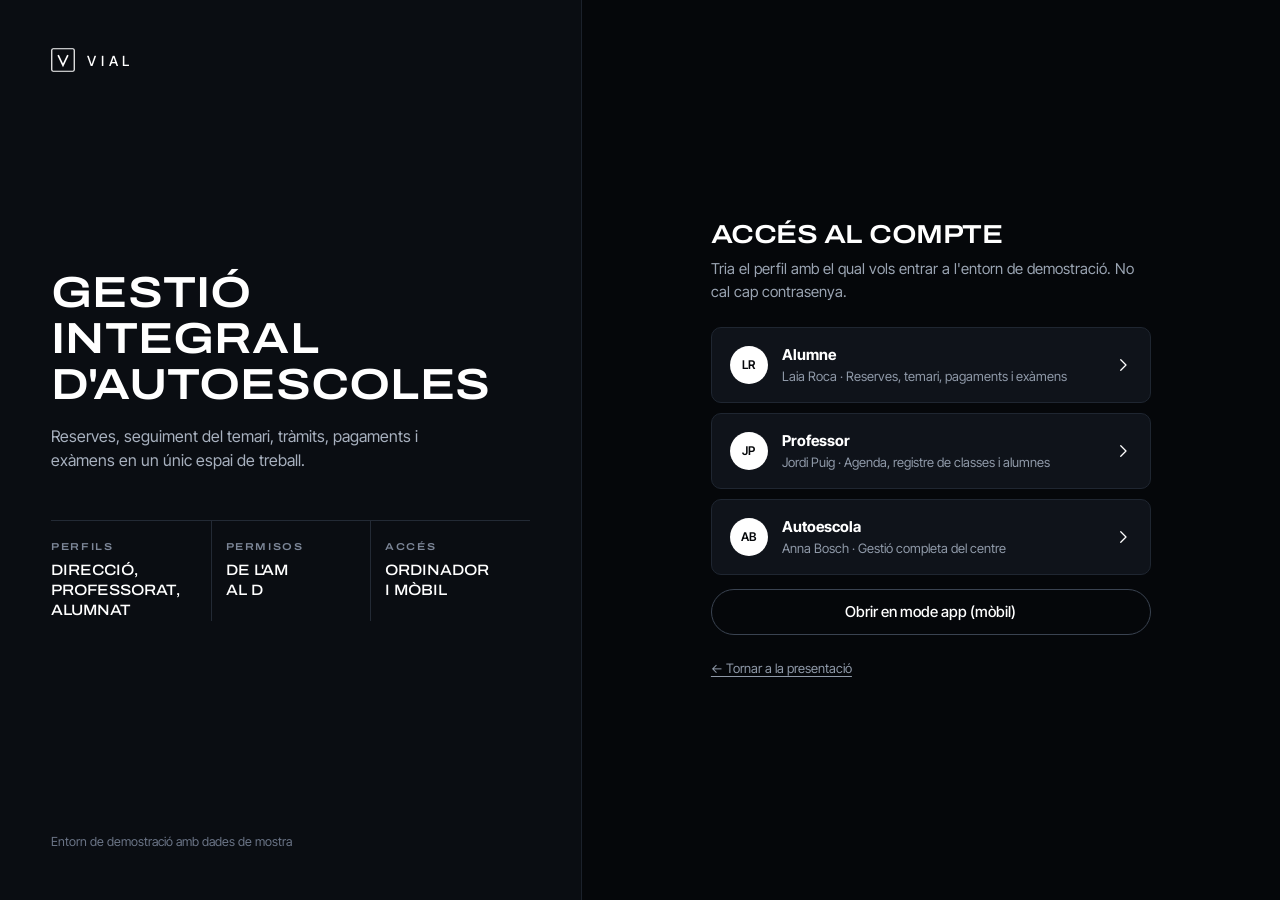
==== commit 07e5250e: "Redisseny de la web i de l'app, i inscripció en línia per carnet Co-Authored-By: Claude Sonnet 5.5 <" ====
--- a/app.html
+++ b/app.html
@@ -4,7 +4,7 @@
 <meta charset="utf-8">
 <meta name="viewport" content="width=device-width,initial-scale=1,viewport-fit=cover">
 <title>Vial · Gestió d'autoescoles</title>
-<meta name="theme-color" content="#171a20">
+<meta name="theme-color" content="#05070a">
 <link rel="manifest" href="manifest.webmanifest">
 <meta name="apple-mobile-web-app-capable" content="yes">
 <meta name="apple-mobile-web-app-title" content="Vial">
@@ -12,10 +12,11 @@
 <link rel="icon" href="data:image/svg+xml,%3Csvg xmlns='http://www.w3.org/2000/svg' viewBox='0 0 32 32'%3E%3Cpath fill='%2312202f' fill-rule='evenodd' d='M0 0H32V32H0Z M8 8H12.4L16 17L19.6 8H24L18 24H14Z'/%3E%3C/svg%3E">
 <link rel="preconnect" href="https://fonts.googleapis.com">
 <link rel="preconnect" href="https://fonts.gstatic.com" crossorigin>
-<link href="https://fonts.googleapis.com/css2?family=Inter+Tight:wght@400;500;600&display=swap" rel="stylesheet">
+<link href="https://fonts.googleapis.com/css2?family=Archivo:wdth,wght@100..125,400..700&family=Inter+Tight:wght@400;500;600;700&display=swap" rel="stylesheet">
 <link rel="stylesheet" href="styles.css">
 <link rel="stylesheet" href="shell.css">
 <link rel="stylesheet" href="mobile.css">
+<link rel="stylesheet" href="theme.css">
 </head>
 <body>
 <div id="app"></div>
--- a/theme.css
+++ b/theme.css
@@ -0,0 +1,116 @@
+/* Vial · capa d'estil. Es carrega l'última: negre profund, titulars amples en majúscules,
+   botons en píndola i caixes netes. El color d'acció continua sent el de cada centre (--accent). */
+:root{
+  --black:#05070a;
+  --wide:'Archivo','Inter Tight',system-ui,sans-serif;
+  --head:'Archivo','Inter Tight',system-ui,sans-serif;
+  --side:#05070a;--side-2:#151a22;--side-line:#1b212b;--side-t:#9aa4b2;--ws:#f1f2f4;--pl:#e2e5e9;--r:10px;
+}
+
+/* ---------- titulars ---------- */
+h1,.lg-l h2,.mlog h1,.m-hd h1{font-family:var(--wide);font-stretch:118%;text-transform:uppercase}
+.kpi .v,.m-row2s b,.m-tot b,.m-ringw b,.tm-t,.rec-n{font-family:var(--wide);font-stretch:112%}
+.sgroup,.m-lab,.m-sec{font-family:var(--wide);font-stretch:120%;letter-spacing:.12em;font-size:10px}
+
+/* ---------- accés (ordinador) ---------- */
+.login{background:var(--black);color:#fff}
+.lg-l{position:relative;background:#0a0d12;border-right:1px solid #1b212b;padding:48px clamp(32px,4vw,64px)}
+.lg-l h2{font-size:clamp(30px,3.4vw,52px);font-weight:600;letter-spacing:.005em;line-height:1.06;max-width:13ch}
+.lg-l p{color:#a8b1bf;font-size:16px}
+.lg-spec{display:grid;grid-template-columns:repeat(3,1fr);margin-top:48px;border-top:1px solid #232a35}
+.lg-spec div{padding:20px 14px 0;border-left:1px solid #232a35}
+.lg-spec div:first-child{border-left:0;padding-left:0}
+.lg-spec dt{font:600 10px var(--wide);font-stretch:120%;letter-spacing:.16em;text-transform:uppercase;color:#7c8697;margin-bottom:8px}
+.lg-spec dd{margin:0;font:500 15px var(--wide);font-stretch:112%;text-transform:uppercase;line-height:1.35}
+.lg-l small{color:#6b7587}
+.lg-r{background:var(--black)}
+.lg-box h1{color:#fff;font-size:26px;font-weight:600}
+.lg-box .muted{color:#9aa4b2}
+.lg-list{gap:10px}
+.lg-list button{background:#0f131a;border:1px solid #1f2631;border-radius:10px;color:#fff;padding:16px 18px;transition:border-color .2s,background .2s,transform .2s}
+.lg-list button:hover{border-color:#fff;background:#151a23;transform:translateX(3px)}
+.lg-list .avatar{background:#fff;color:#05070a;border-radius:50%;font-weight:600}
+.lg-list .lg-t small{color:#8f99a8}
+.login .lg-app{background:transparent;color:#fff;border:1px solid #3a4351;border-radius:999px;min-height:46px}
+.login .lg-app:hover{background:#fff;color:#05070a;border-color:#fff}
+.login .lg-back{color:#8f99a8}
+
+/* ---------- entorn d'escriptori ---------- */
+.side .logo{height:60px}
+.snav{padding:4px 12px 16px;gap:2px}
+.snav button{border-radius:999px;padding:8px 14px;transition:background .18s,color .18s}
+.snav button:hover{background:var(--side-2)}
+.snav button.on{background:#fff;color:#05070a;font-weight:600}
+.snav button.on::before{display:none}
+.snav button.on .badge{background:var(--accent);color:#fff}
+.snav .badge{border-radius:999px}
+.sgroup{padding:20px 14px 8px;color:#5f6979}
+.side-org{padding-left:26px}
+.side-foot .avatar{border-radius:50%;background:#fff;color:#05070a}
+.toolbar{height:60px}
+.toolbar .bell{border-radius:50%}
+.toolbar .seg{border-radius:999px;padding:3px}
+.toolbar .seg button{border-radius:999px}
+.crumb b{font-family:var(--wide);font-stretch:118%;text-transform:uppercase;font-size:11.5px;letter-spacing:.08em}
+.shell .main{padding:28px 32px 80px}
+.shell h1{font-size:25px;font-weight:600;letter-spacing:.01em}
+.shell h2{font-size:14.5px;font-weight:600}
+.shell .page-h{margin-bottom:22px}
+.shell .card{border-radius:10px;padding:18px 20px}
+.shell .card.flush{padding:0}
+.shell .kpi{padding:18px 20px}
+.shell .kpi .l{font-size:12.5px}
+.shell .kpi .v{font-size:30px;font-weight:500;letter-spacing:0;margin-top:8px}
+.btn,.shell .btn,.shell .btn.sm{border-radius:999px}
+.shell .btn{min-height:34px;padding:6px 16px}
+.shell .btn.sm{min-height:28px;padding:3px 12px}
+.shell .btn.pri:hover{filter:brightness(.93)}
+.mcell{border-radius:5px}
+.modal{border-radius:14px}
+.modal h2{font-family:var(--wide);font-stretch:112%;font-weight:600;font-size:19px}
+.pill{border-radius:999px}
+
+/* ---------- app mòbil ---------- */
+body.appmode{background:var(--black)}
+@media(min-width:721px){body.appmode{background:var(--black)}.mob{border:1px solid #262d38}}
+.mob{--r:18px;background:#f1f2f4;color:#0b0f15}
+.m-hd h1{font-size:23px;font-weight:600;letter-spacing:.005em;line-height:1.12;margin-top:4px}
+.m-card{box-shadow:none;border:1px solid #e4e7eb}
+.m-card h2{font-size:19px;font-weight:600}
+.m-btn,.m-btn.sm,.mob .btn{border-radius:999px;font-weight:600}
+.mob .pill{border-radius:999px}
+.m-chip,.m-pill{border-radius:999px}
+.m-ib,.m-back{box-shadow:none;border:1px solid #e1e4e9}
+.m-avt{border:0;background:#05070a;color:#fff}
+.m-ob,.m-cl,.m-st,.m-nt,.m-qa,.m-menu button,.m-ag{box-shadow:none}
+.m-ob,.m-cl,.m-st,.m-nt,.m-qa,.m-menu button,.m-ag.cls,.m-ag.blk{border:1px solid #e4e7eb}
+.m-ag.cls{border-left:5px solid var(--accent)}
+.m-seg,.m-seg button{border-radius:999px}
+
+/* targeta principal en negre */
+.mob .m-card.m-prog,.mob .m-card.m-nx{background:#05070a;border-color:#05070a;color:#fff}
+.mob .m-card.m-prog .m-lab,.mob .m-card.m-prog .m-sub,.mob .m-card.m-nx small{color:#98a2b1}
+.mob .m-card.m-prog h2,.mob .m-card.m-prog .m-ringw b,.mob .m-card.m-nx h2{color:#fff}
+.mob .m-card.m-prog .m-ringw circle:first-of-type{stroke:#222a36}
+.mob .m-card.m-nx .m-btn{background:#fff;color:#05070a}
+
+/* barra inferior */
+.m-tabs{background:#05070a;border-top:0;padding:8px 8px calc(10px + env(safe-area-inset-bottom));gap:2px}
+.m-tabs button{color:#7f8a9a;border-radius:16px}
+.m-tabs button.on{color:#05070a;background:#fff}
+
+/* accés al mòbil */
+.mlog{background:var(--black)}
+.mlog-top{padding-top:64px}
+.mlog h1{font-size:29px;font-weight:600;letter-spacing:.005em;line-height:1.1}
+.mlog-logo{background:var(--accent);color:#fff;border-radius:50%;width:72px;height:72px;font-size:24px}
+.mlog p{opacity:1;color:#a8b1bf}
+.m-pro{background:#0f131a;border:1px solid #1f2631;border-radius:18px}
+.m-pro .m-av{background:#fff;color:#05070a}
+
+@media(max-width:860px){
+  .shell h1{font-size:21px}
+  .shell .main{padding:20px 16px 72px}
+  .lg-l h2{font-size:27px}
+  .lg-spec{display:none}
+}
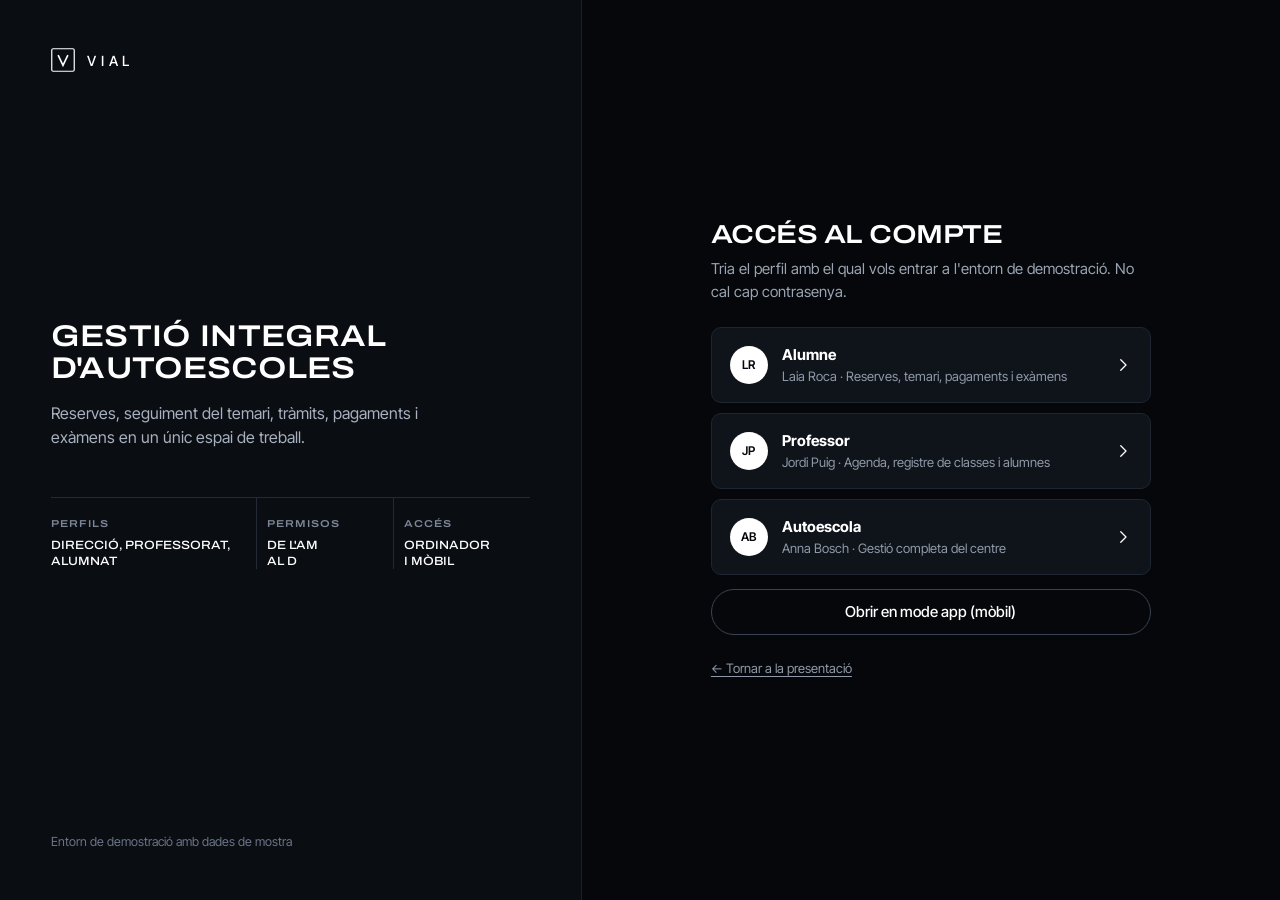
==== commit 2d6906a0: "Animació en prémer els botons i adaptació a mòbil, tauleta, apaïsat i pantalles grans Co-Authored-By" ====
--- a/app.html
+++ b/app.html
@@ -17,6 +17,7 @@
 <link rel="stylesheet" href="shell.css">
 <link rel="stylesheet" href="mobile.css">
 <link rel="stylesheet" href="theme.css">
+<link rel="stylesheet" href="responsive.css">
 </head>
 <body>
 <div id="app"></div>
@@ -36,6 +37,8 @@
 <script src="syncdiff.js"></script>
 <script src="sync.js"></script>
 <script src="pay.js"></script>
+<script src="tables.js"></script>
+<script src="press.js"></script>
 <script>boot();</script>
 </body>
 </html>
--- a/responsive.css
+++ b/responsive.css
@@ -0,0 +1,138 @@
+/* Vial · adaptació a mides de pantalla i dispositius (panell i app). Es carrega l'última. */
+html{-webkit-text-size-adjust:100%;text-size-adjust:100%}
+button,summary,a,[data-act],[data-m]{-webkit-tap-highlight-color:transparent}
+button,summary,a,[role=button]{touch-action:manipulation}
+.mob button:active:not(:disabled){transform:none} /* l'enfonsament el fa press.js */
+
+.shell .grid>*{min-width:0}
+.page-h .row{flex-wrap:wrap}
+.shell .card>.row{flex-wrap:wrap}
+.shell .card>.row>.grow{min-width:140px}
+.shell .row.wrap>.grow:has(>.btn){flex:1 0 auto}
+.shell .item .grow,.modal .item .grow{overflow-wrap:anywhere}
+.shell .chk-row .sw{flex:none}
+.login .lg-l h2{max-width:none}
+@media(min-width:901px) and (max-width:1280px){.login .lg-l h2{font-size:clamp(22px,2.4vw,30px)}.lg-spec{grid-template-columns:minmax(0,1.5fr) minmax(0,1fr) minmax(0,1fr)}.lg-spec div{padding-left:10px;padding-right:4px}.lg-spec dt{letter-spacing:.1em}.lg-spec dd{font-size:12px}}
+.login .lg-l .logo{order:-1}
+@media(min-width:901px){.side{height:100vh;height:100dvh}}
+@media(min-width:901px) and (max-width:1180px){.toolbar .crumb{min-width:0;overflow:hidden;text-overflow:ellipsis;white-space:nowrap}}
+
+/* ---------- pantalles tàctils: botons més grans i sense zoom en escriure (iPhone) ---------- */
+@media(pointer:coarse){
+  .btn.sm,.shell .btn.sm{min-height:38px}
+  .seg button,.toolbar .seg button{min-height:34px}
+  .shell .cellbtn,.shell .mcell{min-height:36px;min-width:40px}
+  .starbtn{min-width:36px;min-height:36px}
+  .mob .m-link{min-height:36px}
+  .mob .m-x{width:36px;height:36px}
+  .login .lg-back{display:inline-block;padding:10px 0}
+  input:not([type=checkbox]):not([type=radio]):not([type=range]),select,textarea{font-size:16px!important}
+}
+
+/* ---------- panell en pantalles estretes ---------- */
+@media(max-width:900px){
+  .login{grid-template-rows:auto 1fr;align-content:start}
+  .login .lg-l{min-height:0;gap:18px;padding:max(22px,env(safe-area-inset-top)) 24px 26px}
+  .login .lg-l small{display:none}
+  .side{height:auto;padding-top:env(safe-area-inset-top)}
+  .toolbar{position:static;height:auto;min-height:0;row-gap:8px}
+  .tb-r{gap:8px;row-gap:8px}
+  .shell .status{padding-bottom:max(8px,env(safe-area-inset-bottom))}
+}
+
+/* ---------- mòbil ---------- */
+@media(max-width:700px){
+  .shell .main{padding:18px 12px 64px}
+  .shell .card:not(.flush){padding:16px}
+  .shell .grid.g4{grid-template-columns:repeat(2,minmax(0,1fr));gap:10px}
+  .shell .grid.g3,.shell .grid.g2{grid-template-columns:minmax(0,1fr)}
+  .shell .kpi{padding:14px}
+  .shell .kpi .v{font-size:clamp(19px,5.8vw,28px);overflow-wrap:anywhere}
+  .shell .item{flex-wrap:wrap}
+  .shell .item>.grow{flex:1 1 150px}
+  .shell .item>.row{margin-left:auto}
+  .shell .page-h>.row{width:100%}
+  .shell .page-h>.row>.btn{flex:1 1 auto;justify-content:center}
+  .shell .hmap{min-width:0;grid-template-columns:38px repeat(6,minmax(0,1fr));gap:2px}
+  .shell .hm{font-size:10px}
+  .shell .hmh{font-size:10px;min-width:0;overflow:hidden}
+  .ov{padding:10px}
+  .modal{padding:20px 16px;max-height:calc(100vh - 20px);max-height:calc(100dvh - 20px)}
+  .modal .row{flex-wrap:wrap}
+  .modal .acts{flex-wrap:wrap}
+  .modal .acts .btn{flex:1 1 130px;justify-content:center}
+
+  /* taules en targetes: una fila per targeta, amb el nom de cada columna */
+  table.stack,table.stack tbody{display:block;width:100%!important;min-width:0!important}
+  table.stack thead{display:none}
+  table.stack tr{display:flex;flex-direction:column;padding:12px 16px;border-bottom:1px solid var(--pl,#dde1e7)}
+  table.stack tr:last-child{border-bottom:0}
+  .card:not(.flush) table.stack tr,.modal table.stack tr{padding-left:0;padding-right:0}
+  table.stack td{display:grid;grid-template-columns:minmax(0,36%) minmax(0,1fr);gap:12px;align-items:center;width:auto!important;min-width:0!important;padding:5px 0!important;border:0!important;text-align:left!important;white-space:normal!important}
+  table.stack td::before{content:attr(data-label);font-size:12px;line-height:1.35;color:var(--muted,#667380);font-weight:400}
+  table.stack td.td-main,table.stack td.td-full{grid-template-columns:minmax(0,1fr)}
+  table.stack td.td-main{order:-1;padding-bottom:8px!important}
+  table.stack td.td-main::before,table.stack td.td-full::before{display:none}
+  table.stack td.td-none{display:none}
+  table.stack td .cv{min-width:0;overflow-wrap:anywhere}
+  table.stack td.td-main .cv{display:flex;flex-wrap:wrap;align-items:center;gap:6px 10px}
+  table.stack td.td-full .cv{display:flex;flex-wrap:wrap;gap:8px;align-items:center}
+  table.stack td .cv .btn{white-space:normal}
+  table.stack td .cv input[type=number]{max-width:140px}
+  /* taules sense capçalera: títol a dalt i la resta en línia */
+  table.stack.plain tr{flex-direction:row;flex-wrap:wrap;align-items:center;gap:6px 12px}
+  table.stack.plain td{display:block;padding:0!important}
+  table.stack.plain td.td-main{flex:0 0 100%;padding:0!important}
+  table.stack.plain td:last-child:not(.td-main){margin-left:auto}
+}
+@media(max-width:520px){
+  .shell .grid:has(>.chk-row){grid-template-columns:minmax(0,1fr)}
+}
+@media(max-width:420px){
+  .shell .grid:has(>.pack){grid-template-columns:minmax(0,1fr)}
+}
+@media(max-width:480px){.login .lg-l h2{font-size:clamp(19px,5.6vw,25px)}}
+
+/* ---------- mòbil apaïsat ---------- */
+@media(min-width:600px) and (max-height:540px){
+  .login{grid-template-columns:minmax(0,5fr) minmax(0,6fr);grid-template-rows:none;align-content:stretch}
+  .login .lg-spec,.login .lg-l small{display:none}
+  .login .lg-l{padding:20px 24px;justify-content:center}
+  .login .lg-l h2{font-size:22px}
+  .login .lg-r{padding-top:20px;padding-bottom:20px}
+}
+
+/* ---------- app: el marc de telèfon només amb ratolí i pantalla prou alta ---------- */
+@media(min-width:721px) and (pointer:coarse),(min-width:721px) and (max-height:620px){
+  body.appmode{display:block;place-items:normal;background:#f1f2f4;min-height:0}
+  body.appmode #app{width:100%}
+  .mob{width:100%;height:100vh;height:100dvh;border:0;border-radius:0;box-shadow:none}
+  .m-body{padding-left:max(16px,calc(50% - 320px));padding-right:max(16px,calc(50% - 320px))}
+  .m-tabs{justify-content:center}
+  .m-tabs button{max-width:132px}
+  .m-ov{justify-content:center}
+  .m-sheet{max-width:640px}
+  .mlog{overflow-y:auto}
+  .mlog-top,.mlog-bot{width:100%;max-width:520px;margin-left:auto;margin-right:auto}
+}
+@media(max-height:500px){
+  .mob .m-body{padding-top:10px}
+  .mob .m-tabs{padding-top:4px;padding-bottom:calc(4px + env(safe-area-inset-bottom))}
+  .mob .m-tabs button{padding:3px 0;gap:1px}
+  .mob .m-tabs button .ico{width:20px;height:20px}
+  .mob.mlog,.mlog{overflow-y:auto}
+  .mlog-top{flex:none;padding-top:20px}
+  .mlog .mlog-logo{width:52px;height:52px;font-size:18px;margin-bottom:12px}
+  .m-sheet{max-height:96%}
+}
+.mob .m-body{padding-top:max(18px,env(safe-area-inset-top))}
+
+/* ---------- pantalles molt grans ---------- */
+@media(min-width:2200px) and (min-height:1100px){
+  :root{--sw:300px}
+  .shell .main{zoom:1.25;width:100%;max-width:1840px;margin-left:auto;margin-right:auto}
+  .snav button{font-size:16px;padding:11px 16px}
+  .toolbar{zoom:1.2}
+  .login .lg-l>*,.login .lg-r>*{zoom:1.3}
+  .modal{zoom:1.2;max-height:74vh}
+}
